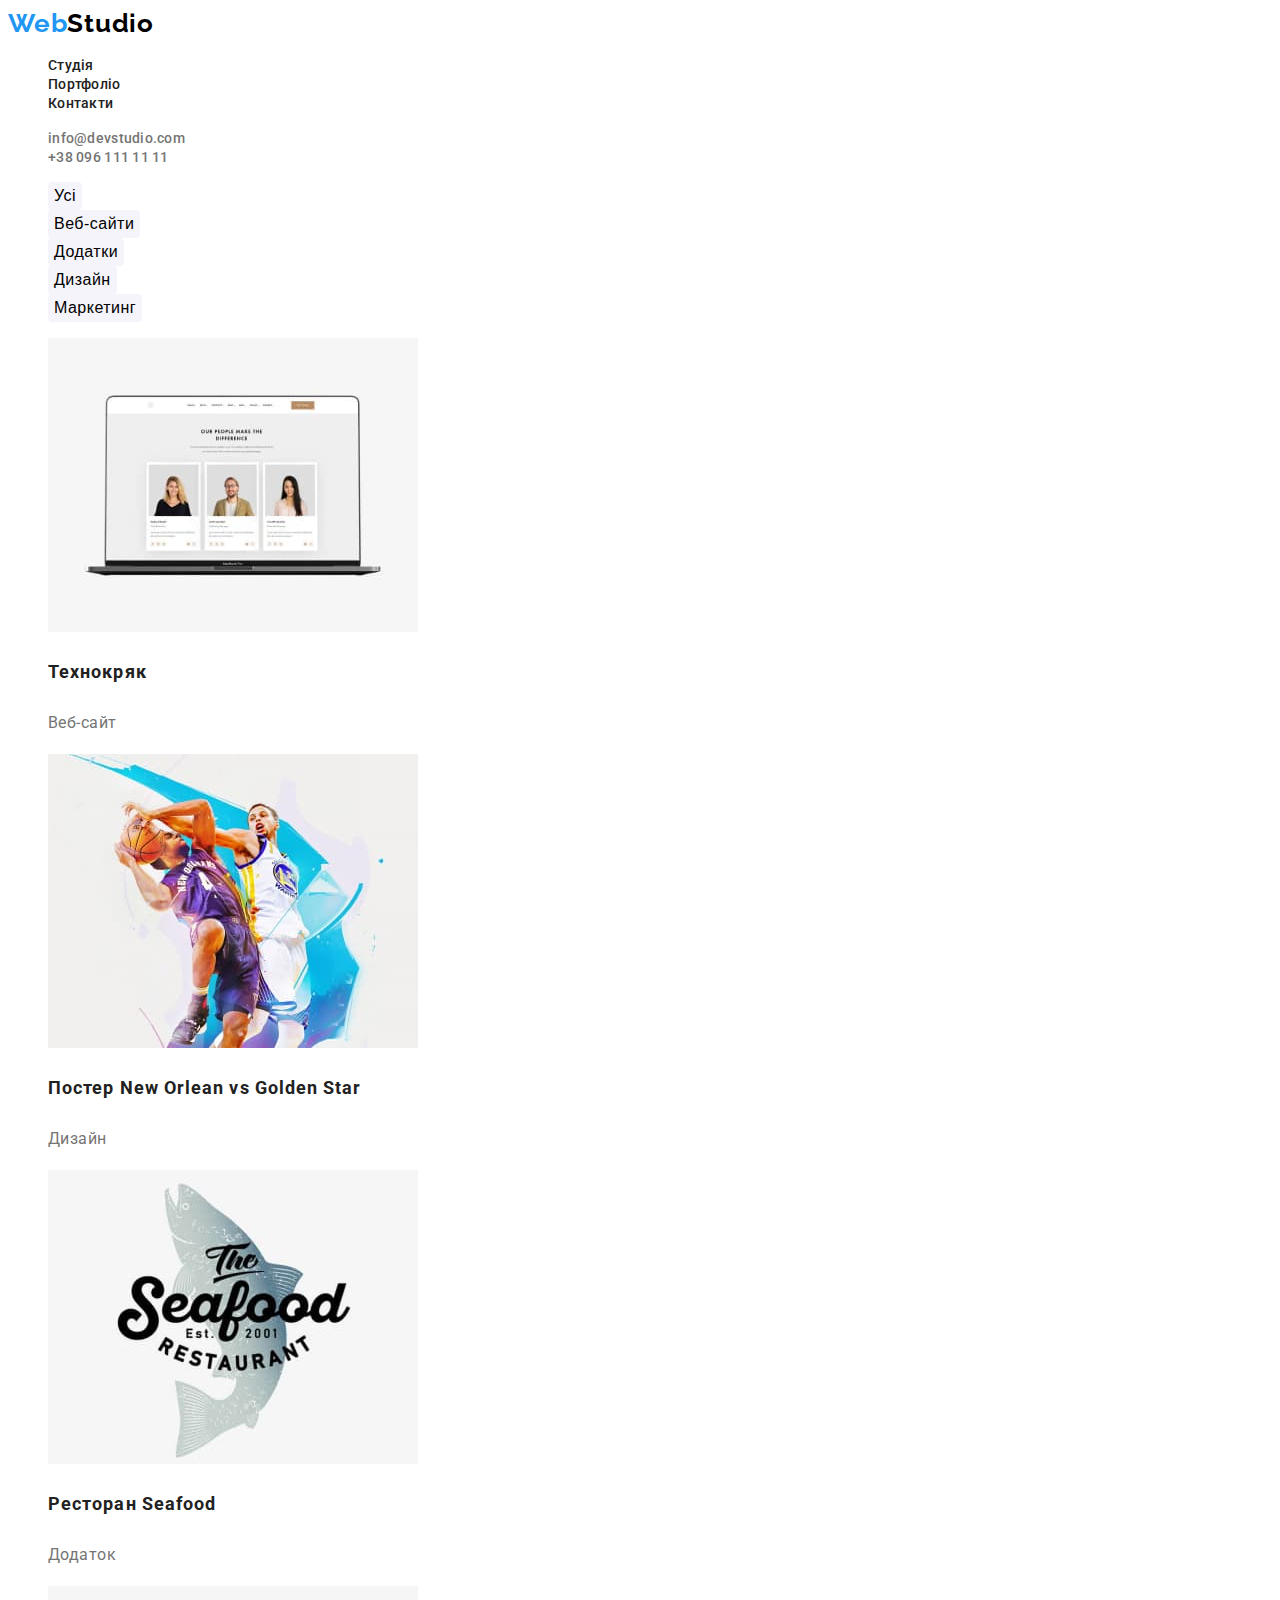
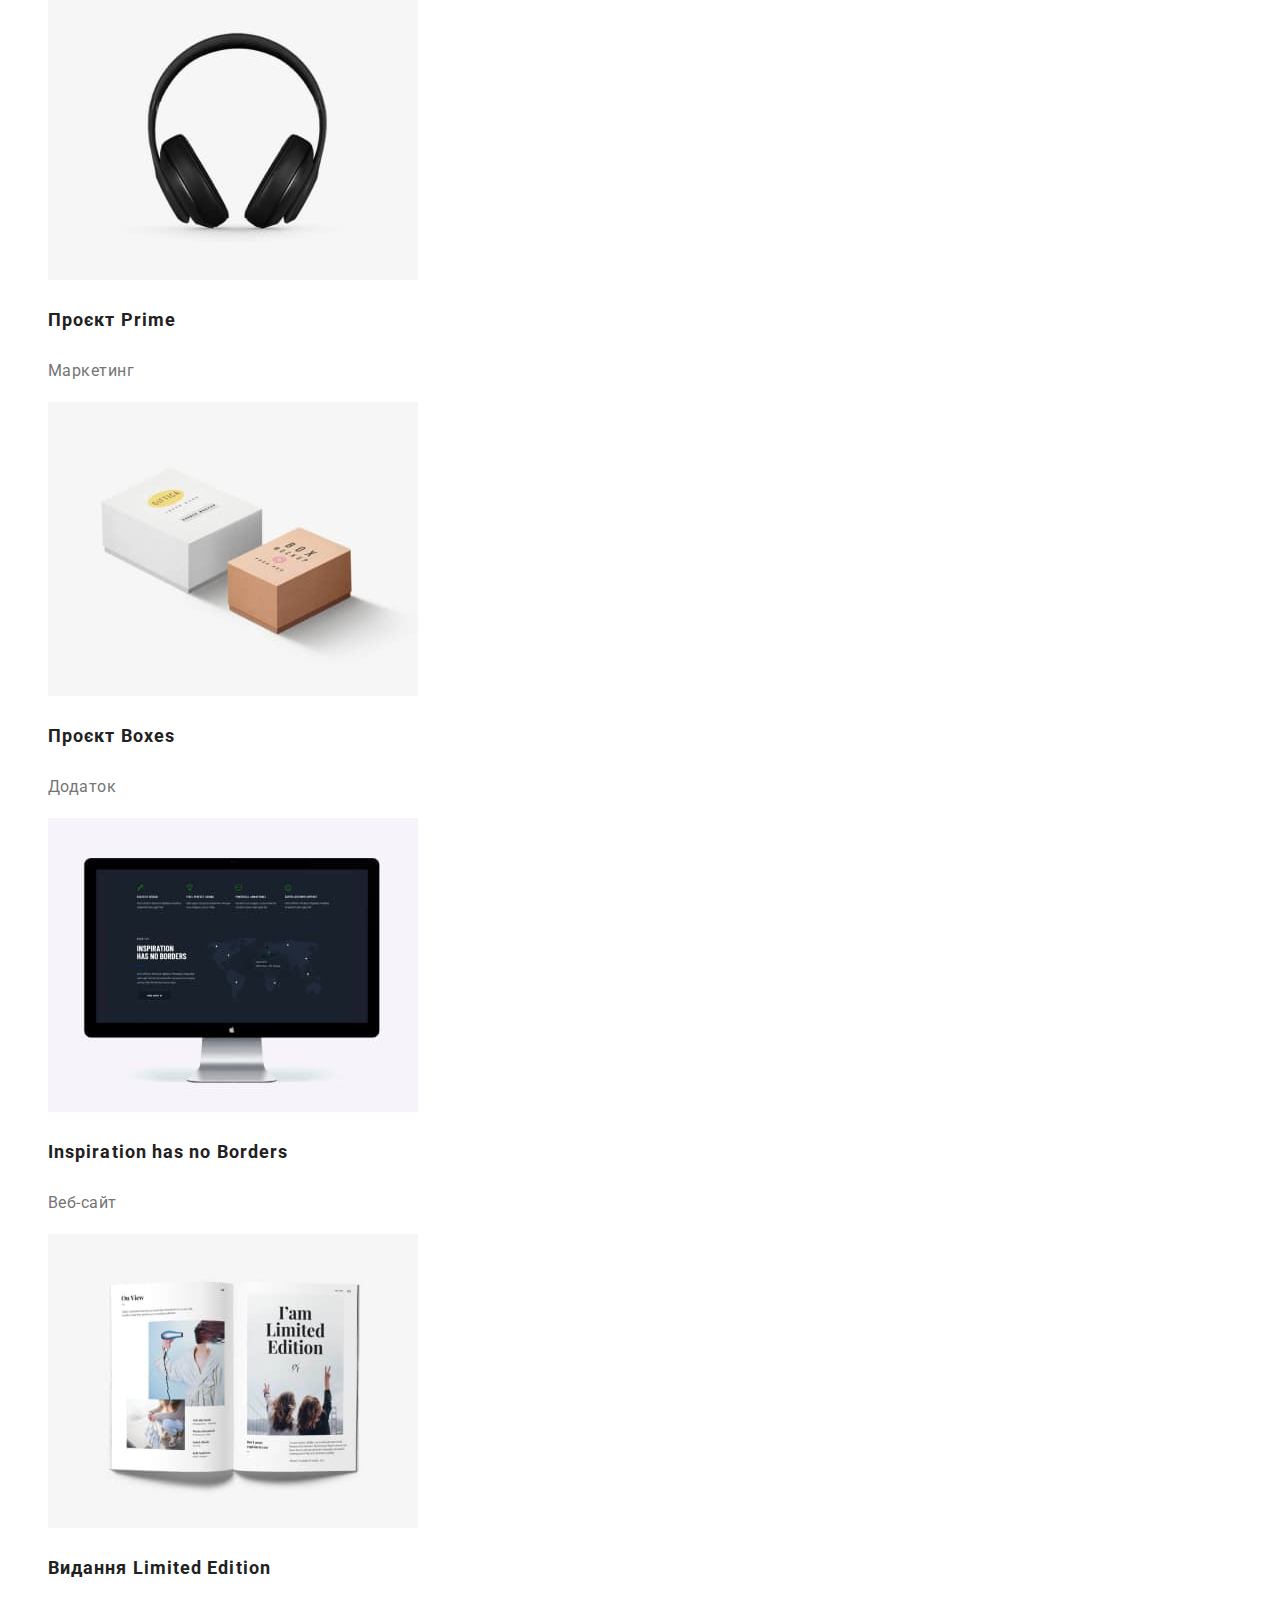
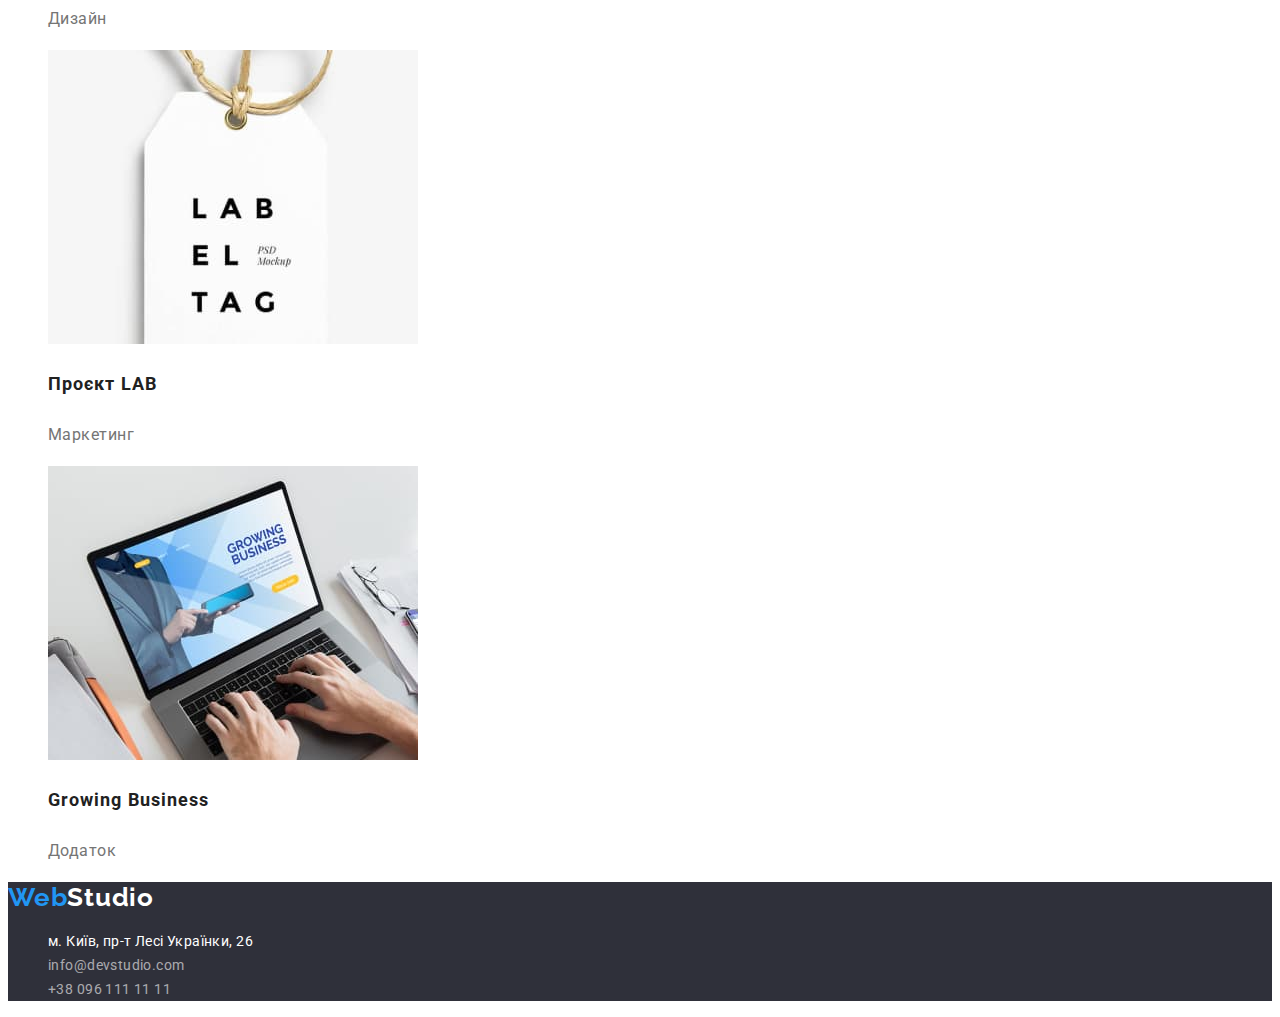
==== portfolio.html @ 0ee72982 "Initial commit" ====
<!DOCTYPE html>
<html lang="uk">

<head>
    <meta charset="UTF-8">
    <meta http-equiv="X-UA-Compatible" content="IE=edge">
    <meta name="viewport" content="width=device-width, initial-scale=1.0">
    <title>WebStudio</title>
    <link rel="preconnect" href="https://fonts.googleapis.com">
    <link rel="preconnect" href="https://fonts.gstatic.com" crossorigin>
    <link href="https://fonts.googleapis.com/css2?family=Raleway:wght@700&family=Roboto:wght@400;500;700;900&display=swap"
        rel="stylesheet">
    <link rel="stylesheet" href="./css/style.css">
</head>

<body>
    <header>
        <nav>
            <a href="/" class="logo-header"><span class="logo-accent">Web</span>Studio</a>
            <ul class="list">
                <li>
                    <a href="/" class="link nav">Студія</a>
                </li>
                <li>
                    <a href="./portfolio.html" class="link nav">Портфоліо</a>
                </li>
                <li>
                    <a href="" class="link nav">Контакти</a>
                </li>
            </ul>
        </nav>
        <ul class="list">
            <li>
                <a href="mailto:info@devstudio.com" class="link contact-header">info@devstudio.com</a>
            </li>
            <li>
                <a href="tel:+380961111111" class="link contact-header">+38 096 111 11 11</a>
            </li>
        </ul>
    </header>
    <main>
        <section>
            <h1 class="visually-hidden">Пример работ</h1>
        <ul class="list">
            <li>
                <button type="button" class="btn-filter">Усі</button>
            </li>
            <li>
                <button type="button" class="btn-filter">Веб-сайти</button>
            </li>
            <li>
                <button type="button" class="btn-filter">Додатки</button>
            </li>
            <li>
                <button type="button" class="btn-filter">Дизайн</button>
            </li>
            <li>
                <button type="button" class="btn-filter">Маркетинг</button>
            </li>
        </ul>
        
        <ul class="list">
            <li><a href="" class="link">
                <img src="./images/img-portfolio-01.jpg" alt="image portfolio works" width="370" height="294">
                <h3 class="title-portfolio">Технокряк</h3>
                <p class="text-portfolio">Веб-сайт</p>
                </a>
            </li>
            <li>
                <a href="" class="link">
                <img src="./images/img-portfolio-02.jpg" alt="image portfolio works" width="370" height="294">
                <h3 class="title-portfolio">Постер New Orlean vs Golden Star</h3>
                <p class="text-portfolio">Дизайн</p>
                </a>
            </li>
            <li>
                <a href="" class="link">
                <img src="./images/img-portfolio-03.jpg" alt="image portfolio works" width="370" height="294">
                <h3 class="title-portfolio">Ресторан Seafood</h3>
                <p class="text-portfolio">Додаток</p>
                </a>
            </li>
            <li>
                <a href="" class="link">
                <img src="./images/img-portfolio-04.jpg" alt="image portfolio works" width="370" height="294">
                <h3 class="title-portfolio">Проєкт Prime</h3>
                <p class="text-portfolio">Маркетинг</p>
                </a>
            </li>
            <li>
                <a href="" class="link">
                <img src="./images/img-portfolio-05.jpg" alt="image portfolio works" width="370" height="294">
                <h3 class="title-portfolio">Проєкт Boxes</h3>
                <p class="text-portfolio">Додаток</p>
                </a>
            </li>
            <li>
                <a href="" class="link">
                <img src="./images/img-portfolio-06.jpg" alt="image portfolio works" width="370" height="294">
                <h3 class="title-portfolio">Inspiration has no Borders</h3>
                <p class="text-portfolio">Веб-сайт</p>
                </a>
            </li>
            <li>
                <a href="" class="link">
                <img src="./images/img-portfolio-07.jpg" alt="image portfolio works" width="370" height="294">
                <h3 class="title-portfolio">Видання Limited Edition</h3>
                <p class="text-portfolio">Дизайн</p>
                </a>
            </li>
            <li>
                <a href="" class="link">
                <img src="./images/img-portfolio-08.jpg" alt="image portfolio works" width="370" height="294">
                <h3 class="title-portfolio">Проєкт LAB</h3>
                <p class="text-portfolio">Маркетинг</p>
                </a>
            </li>
            <li>
                <a href="" class="link">
                <img src="./images/img-portfolio-09.jpg" alt="image portfolio works" width="370" height="294">
                <h3 class="title-portfolio">Growing Business</h3>
                <p class="text-portfolio">Додаток</p>
                </a>
            </li>
        </ul>
        </section>
    </main>
    <footer>        
        <section class="footer">
            <h2 class="visually-hidden">Контакти</h2>
            <a href="/" class="logo-footer link"><span class="logo-accent">Web</span>Studio</a>
            <address>
                <ul class="list">
                    <li>
                        <a href="https://goo.gl/maps/sBiAi9W4DkCwo1gM6" target="_blank" rel="noopener noreferrer nofollow"
                            class="link footer-address">м. Київ, пр-т Лесі Українки, 26</a>
                    </li>
                    <li>
                        <a href="mailto:info@devstudio.com" class="link footer-contact">info@devstudio.com</a>
                    </li>
                    <li>
                        <a href="tel:+380961111111" class="link footer-contact">+38 096 111 11 11</a>
                    </li>
                </ul>
            </address>
        </section>
    </footer>

</body>

</html>
---- css/style.css ----
:root{
    --text-color-main: #212121;
    --color-accent: #2196F3;
    --text-color-secondary: #757575;
    --background-hero-footer: #2F303A;
    --text-color-third: #ffffff;
    --btn-filter-color: #F5F4FA;
    --color-btn-filter-accent: #ffffff;
}

body {
    font-family: "roboto", sans-serif;
    font-style: normal;
    background-color: #ffffff;
}

/* Главная страница */

.visually-hidden {
    position: absolute;
    white-space: nowrap;
    width: 1px;
    height: 1px;
    overflow: hidden;
    border: 0;
    padding: 0;
    clip: rect(0 0 0 0);
    clip-path: inset(50%);
    margin: -1px;
}

.list {
    list-style: none;
}

.link {
    text-decoration: none;
}

.logo-header {
    font-family: 'Raleway';
        font-style: normal;
        font-weight: 700;
        font-size: 26px;
        line-height: calc(31/26);
        letter-spacing: 0.03em;
        text-decoration: none;
        color: #000000;
        
}

.logo-accent {
    color: var(--color-accent);
}

.link.nav {
    font-family: 'Roboto';
        font-style: normal;
        font-weight: 500;
        font-size: 14px;
        line-height: calc(16/14);
        letter-spacing: 0.02em;
        color: var(--text-color-main)
}

.link.nav:hover,
.link.nav:focus {
    color: var(--color-accent);
}

.link.contact-header {
    font-family: 'Roboto';
        font-style: normal;
        font-weight: 500;
        font-size: 14px;
        line-height: 16px;
        letter-spacing: 0.02em;
    
        color: var(--text-color-secondary)
}

.link.contact-header:hover,
.link.contact-header:focus {
    color: var(--color-accent);
}

.hero {
    background-color: var(--background-hero-footer)
}

.hero-title {
    font-family: 'Roboto';
        font-style: normal;
        font-weight: 900;
        font-size: 44px;
        line-height: calc(60/44);
        text-align: center;
        letter-spacing: 0.06em;
        text-transform: uppercase;
    
        color: var(--text-color-third);
}

.hero-btn {
    background-color: var(--color-accent);
    border: 0;
    font-family: 'Roboto';
        font-style: normal;
        font-weight: 700;
        font-size: 16px;
        line-height: calc(30/16);
        text-align: center;
        letter-spacing: 0.06em;
    
        color: var(--text-color-third);

}

.advantage-title {
    font-family: 'Roboto';
        font-style: normal;
        font-weight: 700;
        font-size: 14px;
        line-height: calc(16/14);
        letter-spacing: 0.03em;
        text-transform: uppercase;
    
        color: var(--text-color-main);
}

.advantage-text {
    font-family: 'Roboto';
    font-style: normal;
    font-weight: 400;
    font-size: 14px;
    line-height: calc(24/14);
    letter-spacing: 0.03em;

    color: var(--text-color-secondary);
}

.section-title {
    font-family: 'Roboto';
    font-style: normal;
    font-weight: 700;
    font-size: 36px;
    line-height: calc(42/36);
    text-align: center;
    letter-spacing: 0.03em;

    color: var(--text-color-main);
}

.team-title {
    font-family: 'Roboto';
        font-style: normal;
        font-weight: 500;
        font-size: 16px;
        line-height: calc(19/16);
        text-align: center;
        letter-spacing: 0.03em;
    
        color: var(--text-color-main);
}

.team-text {
    font-family: 'Roboto';
        font-style: normal;
        font-weight: 400;
        font-size: 16px;
        line-height: calc(19/16);
        text-align: center;
        letter-spacing: 0.03em;
    
        color: var(--text-color-secondary);
}

.team {
    background-color: #F5F4FA;;
}

.team-card {
    background-color: #ffffff;
}

.logo-footer {
    font-family: 'Raleway';
        font-style: normal;
        font-weight: 700;
        font-size: 26px;
        line-height: 31px;
        letter-spacing: 0.03em;
    
        color: var(--text-color-third);
}

.footer {
    background-color: var(--background-hero-footer);
}

.link.footer-address {
    font-family: 'Roboto';
        font-style: normal;
        font-weight: 400;
        font-size: 14px;
        line-height: calc(24/14);
        letter-spacing: 0.03em;
    
        color: var(--text-color-third);
}

.link.footer-contact {
    font-family: 'Roboto';
        font-style: normal;
        font-weight: 400;
        font-size: 14px;
        line-height: calc(24/14);
        letter-spacing: 0.03em;
    
        color: rgba(255, 255, 255, 0.6);
}

.link.footer-contact:hover,
.link.footer-contact:focus {
    color: var(--color-accent);
}

.footer-address:hover,
.footer-address:focus {
    color: var(--color-accent);
}

/* Портофолио */

.btn-filter {
    background-color: var(--btn-filter-color);
    border-radius: 4px;
    border: 0;
        font-weight: 500;
        font-size: 16px;
        line-height: calc(26/16);
        text-align: center;
        letter-spacing: 0.03em;
}

.btn-filter:hover,
.btn-filter:focus {
    background-color: var(--color-accent);
    color: var(--color-btn-filter-accent)
}

.title-portfolio {
        font-weight: 700;
        font-size: 18px;
        line-height: calc(36/18);
        letter-spacing: 0.06em;
        color: var(--text-color-main);
}

.text-portfolio {

        font-size: 16px;
        line-height: calc(30/16);
        letter-spacing: 0.03em;
        color: var(--text-color-secondary);
}
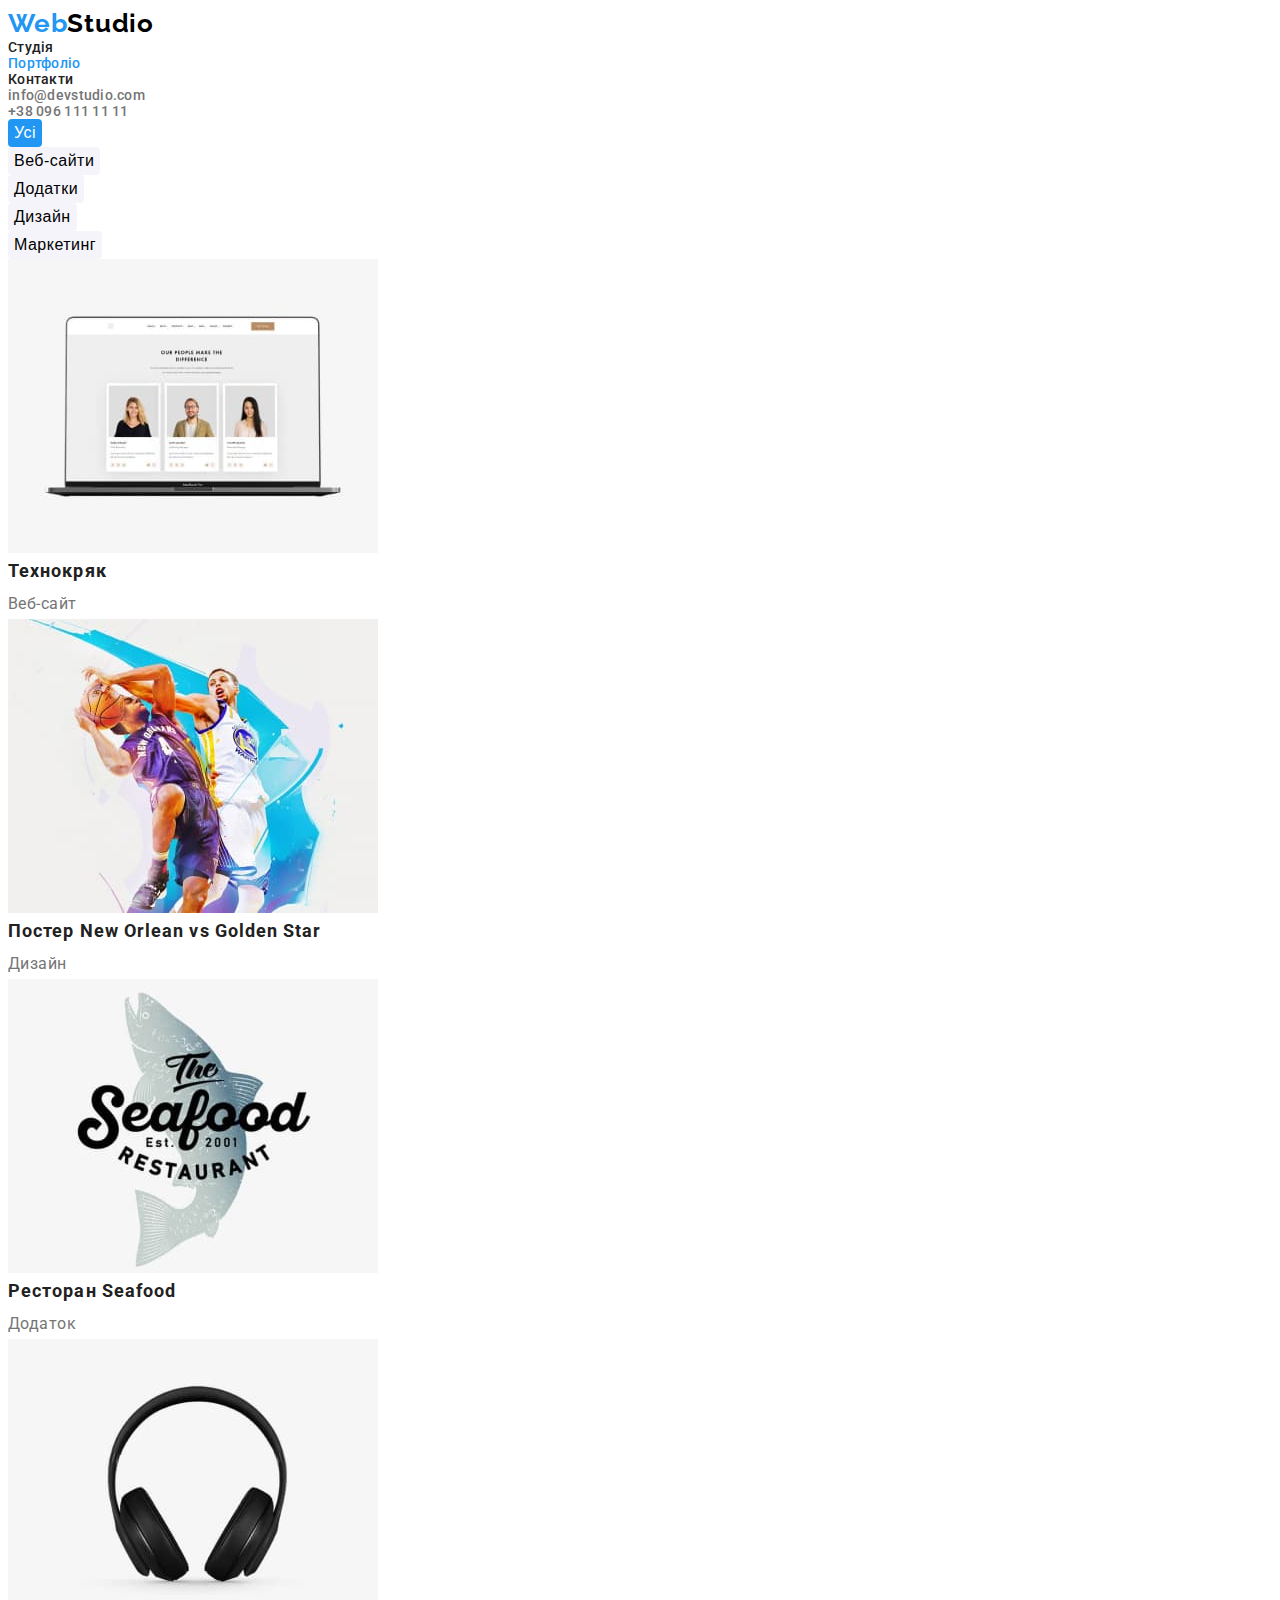
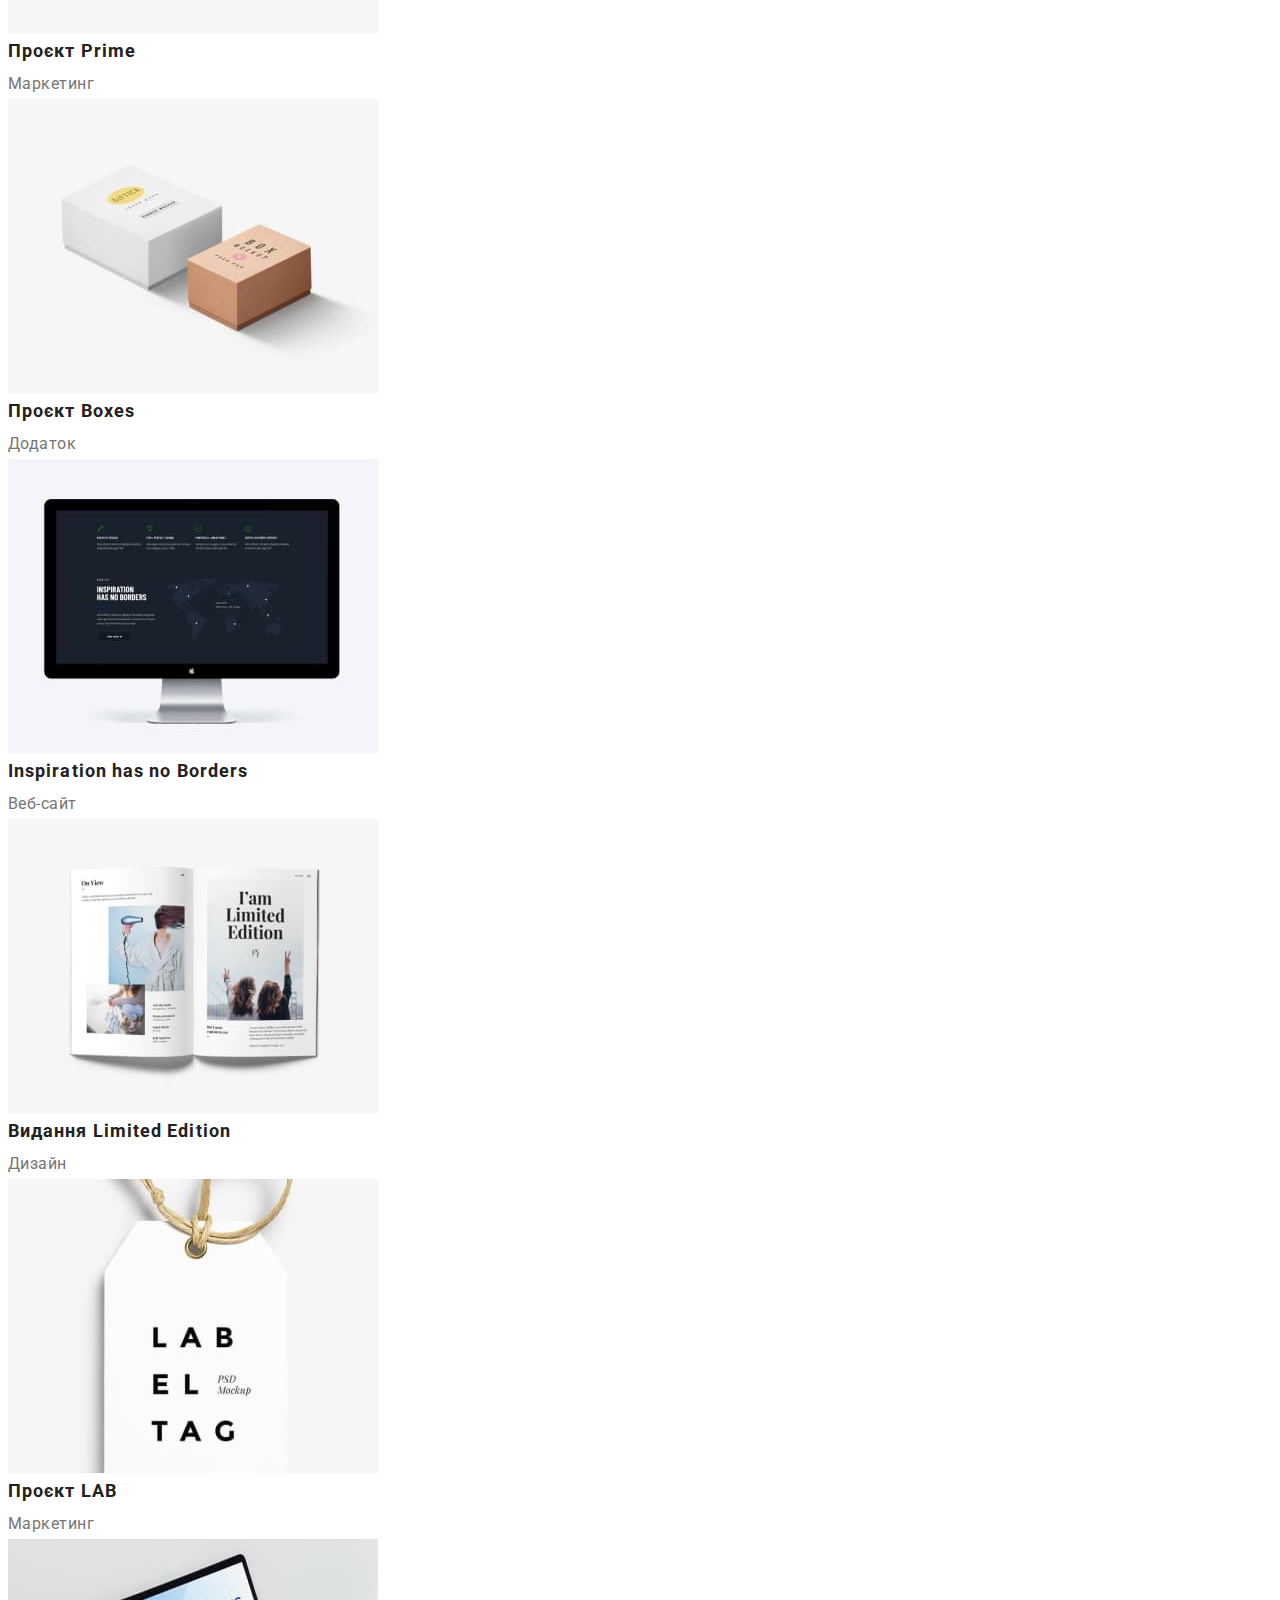
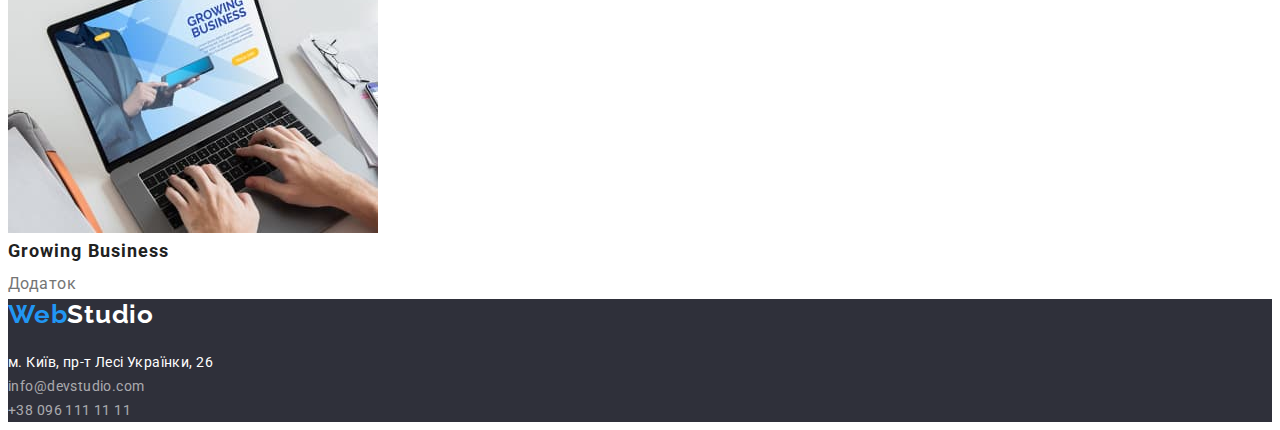
==== commit 98eed48b: "CSS marging, padding" ====
--- a/portfolio.html
+++ b/portfolio.html
@@ -6,6 +6,9 @@
     <meta http-equiv="X-UA-Compatible" content="IE=edge">
     <meta name="viewport" content="width=device-width, initial-scale=1.0">
     <title>WebStudio</title>
+    <link rel="stylesheet" href="https://cdnjs.cloudflare.com/ajax/libs/modern-normalize/1.1.0/modern-normalize.min.css"
+        integrity="sha512-wpPYUAdjBVSE4KJnH1VR1HeZfpl1ub8YT/NKx4PuQ5NmX2tKuGu6U/JRp5y+Y8XG2tV+wKQpNHVUX03MfMFn9Q=="
+        crossorigin="anonymous" referrerpolicy="no-referrer" />
     <link rel="preconnect" href="https://fonts.googleapis.com">
     <link rel="preconnect" href="https://fonts.gstatic.com" crossorigin>
     <link href="https://fonts.googleapis.com/css2?family=Raleway:wght@700&family=Roboto:wght@400;500;700;900&display=swap"
@@ -22,7 +25,7 @@
                     <a href="/" class="link nav">Студія</a>
                 </li>
                 <li>
-                    <a href="./portfolio.html" class="link nav">Портфоліо</a>
+                    <a href="./portfolio.html" class="link nav current">Портфоліо</a>
                 </li>
                 <li>
                     <a href="" class="link nav">Контакти</a>
@@ -43,7 +46,7 @@
             <h1 class="visually-hidden">Пример работ</h1>
         <ul class="list">
             <li>
-                <button type="button" class="btn-filter">Усі</button>
+                <button type="button" class="btn-filter current">Усі</button>
             </li>
             <li>
                 <button type="button" class="btn-filter">Веб-сайти</button>
--- a/css/style.css
+++ b/css/style.css
@@ -6,12 +6,39 @@
     --text-color-third: #ffffff;
     --btn-filter-color: #F5F4FA;
     --color-btn-filter-accent: #ffffff;
+    --hero-btn-active-color: #188CE8;
 }
 
 body {
     font-family: "roboto", sans-serif;
     font-style: normal;
+    font-size: 14px;
     background-color: #ffffff;
+}
+
+
+h1,h2,h3,h4,h5,h6,p {
+    margin: 0;
+}
+
+
+img {
+    display: block;
+}
+
+.list {
+    padding: 0px;
+    margin: 0px;
+    list-style: none;
+}
+
+.container {
+    width: 1200px;
+    outline: solid tomato;
+    margin-left: auto;
+    margin-right: auto;
+    padding-left: 15px;
+    padding-right: 15px;
 }
 
 /* Главная страница */
@@ -29,16 +56,14 @@
     margin: -1px;
 }
 
-.list {
-    list-style: none;
-}
 
 .link {
     text-decoration: none;
 }
 
 .logo-header {
-    font-family: 'Raleway';
+    display: inline-block;
+    font-family: 'Raleway', sans-serif;
         font-style: normal;
         font-weight: 700;
         font-size: 26px;
@@ -54,26 +79,24 @@
 }
 
 .link.nav {
-    font-family: 'Roboto';
-        font-style: normal;
-        font-weight: 500;
-        font-size: 14px;
+        font-weight: 500;
         line-height: calc(16/14);
         letter-spacing: 0.02em;
         color: var(--text-color-main)
 }
 
+.nav.current {
+    color: var(--color-accent);
+}
+
 .link.nav:hover,
 .link.nav:focus {
     color: var(--color-accent);
 }
 
 .link.contact-header {
-    font-family: 'Roboto';
-        font-style: normal;
-        font-weight: 500;
-        font-size: 14px;
-        line-height: 16px;
+        font-weight: 500;
+        line-height: calc(16/14);
         letter-spacing: 0.02em;
     
         color: var(--text-color-secondary)
@@ -85,18 +108,21 @@
 }
 
 .hero {
+    text-align: center;
     background-color: var(--background-hero-footer)
 }
 
 .hero-title {
-    font-family: 'Roboto';
-        font-style: normal;
         font-weight: 900;
         font-size: 44px;
         line-height: calc(60/44);
         text-align: center;
         letter-spacing: 0.06em;
         text-transform: uppercase;
+        width: 696px;
+        margin-left: auto;
+        margin-right: auto;
+        margin-bottom: 30px;
     
         color: var(--text-color-third);
 }
@@ -104,69 +130,69 @@
 .hero-btn {
     background-color: var(--color-accent);
     border: 0;
-    font-family: 'Roboto';
-        font-style: normal;
         font-weight: 700;
         font-size: 16px;
         line-height: calc(30/16);
         text-align: center;
         letter-spacing: 0.06em;
-    
-        color: var(--text-color-third);
-
-}
+        padding: 10px 32px;
+        border-radius: 4px;
+        min-width: 217px;
+        
+    
+        color: var(--text-color-third);
+}
+
+.hero-btn:hover,
+.hero-btn:focus{
+    cursor: pointer;
+    background-color: var(--hero-btn-active-color);
+}
+
+
 
 .advantage-title {
-    font-family: 'Roboto';
-        font-style: normal;
         font-weight: 700;
         font-size: 14px;
         line-height: calc(16/14);
         letter-spacing: 0.03em;
         text-transform: uppercase;
+        margin-bottom: 10px;
     
         color: var(--text-color-main);
 }
 
 .advantage-text {
-    font-family: 'Roboto';
-    font-style: normal;
-    font-weight: 400;
-    font-size: 14px;
     line-height: calc(24/14);
     letter-spacing: 0.03em;
+    width: 270px;
 
     color: var(--text-color-secondary);
 }
 
 .section-title {
-    font-family: 'Roboto';
-    font-style: normal;
     font-weight: 700;
     font-size: 36px;
     line-height: calc(42/36);
     text-align: center;
     letter-spacing: 0.03em;
+    margin-bottom: 50px;
 
     color: var(--text-color-main);
 }
 
 .team-title {
-    font-family: 'Roboto';
-        font-style: normal;
         font-weight: 500;
         font-size: 16px;
         line-height: calc(19/16);
         text-align: center;
         letter-spacing: 0.03em;
+        margin-bottom: 10px;
     
         color: var(--text-color-main);
 }
 
 .team-text {
-    font-family: 'Roboto';
-        font-style: normal;
-        font-weight: 400;
         font-size: 16px;
         line-height: calc(19/16);
         text-align: center;
@@ -184,12 +210,13 @@
 }
 
 .logo-footer {
-    font-family: 'Raleway';
-        font-style: normal;
+    display: inline-block;
+    font-family: 'Raleway', sans-serif;
         font-weight: 700;
         font-size: 26px;
         line-height: 31px;
         letter-spacing: 0.03em;
+        margin-bottom: 20px;
     
         color: var(--text-color-third);
 }
@@ -199,25 +226,25 @@
 }
 
 .link.footer-address {
-    font-family: 'Roboto';
         font-style: normal;
-        font-weight: 400;
-        font-size: 14px;
         line-height: calc(24/14);
         letter-spacing: 0.03em;
+        margin-bottom: 9px;
     
         color: var(--text-color-third);
 }
 
 .link.footer-contact {
-    font-family: 'Roboto';
         font-style: normal;
-        font-weight: 400;
-        font-size: 14px;
         line-height: calc(24/14);
         letter-spacing: 0.03em;
     
         color: rgba(255, 255, 255, 0.6);
+        margin-bottom: 9px;
+}
+
+[footer-contact*="096"] {
+    margin-bottom: 0px;
 }
 
 .link.footer-contact:hover,
@@ -241,6 +268,12 @@
         line-height: calc(26/16);
         text-align: center;
         letter-spacing: 0.03em;
+        cursor: pointer;
+}
+
+.btn-filter.current {
+    background-color: var(--color-accent);
+    color: var(--color-btn-filter-accent);
 }
 
 .btn-filter:hover,
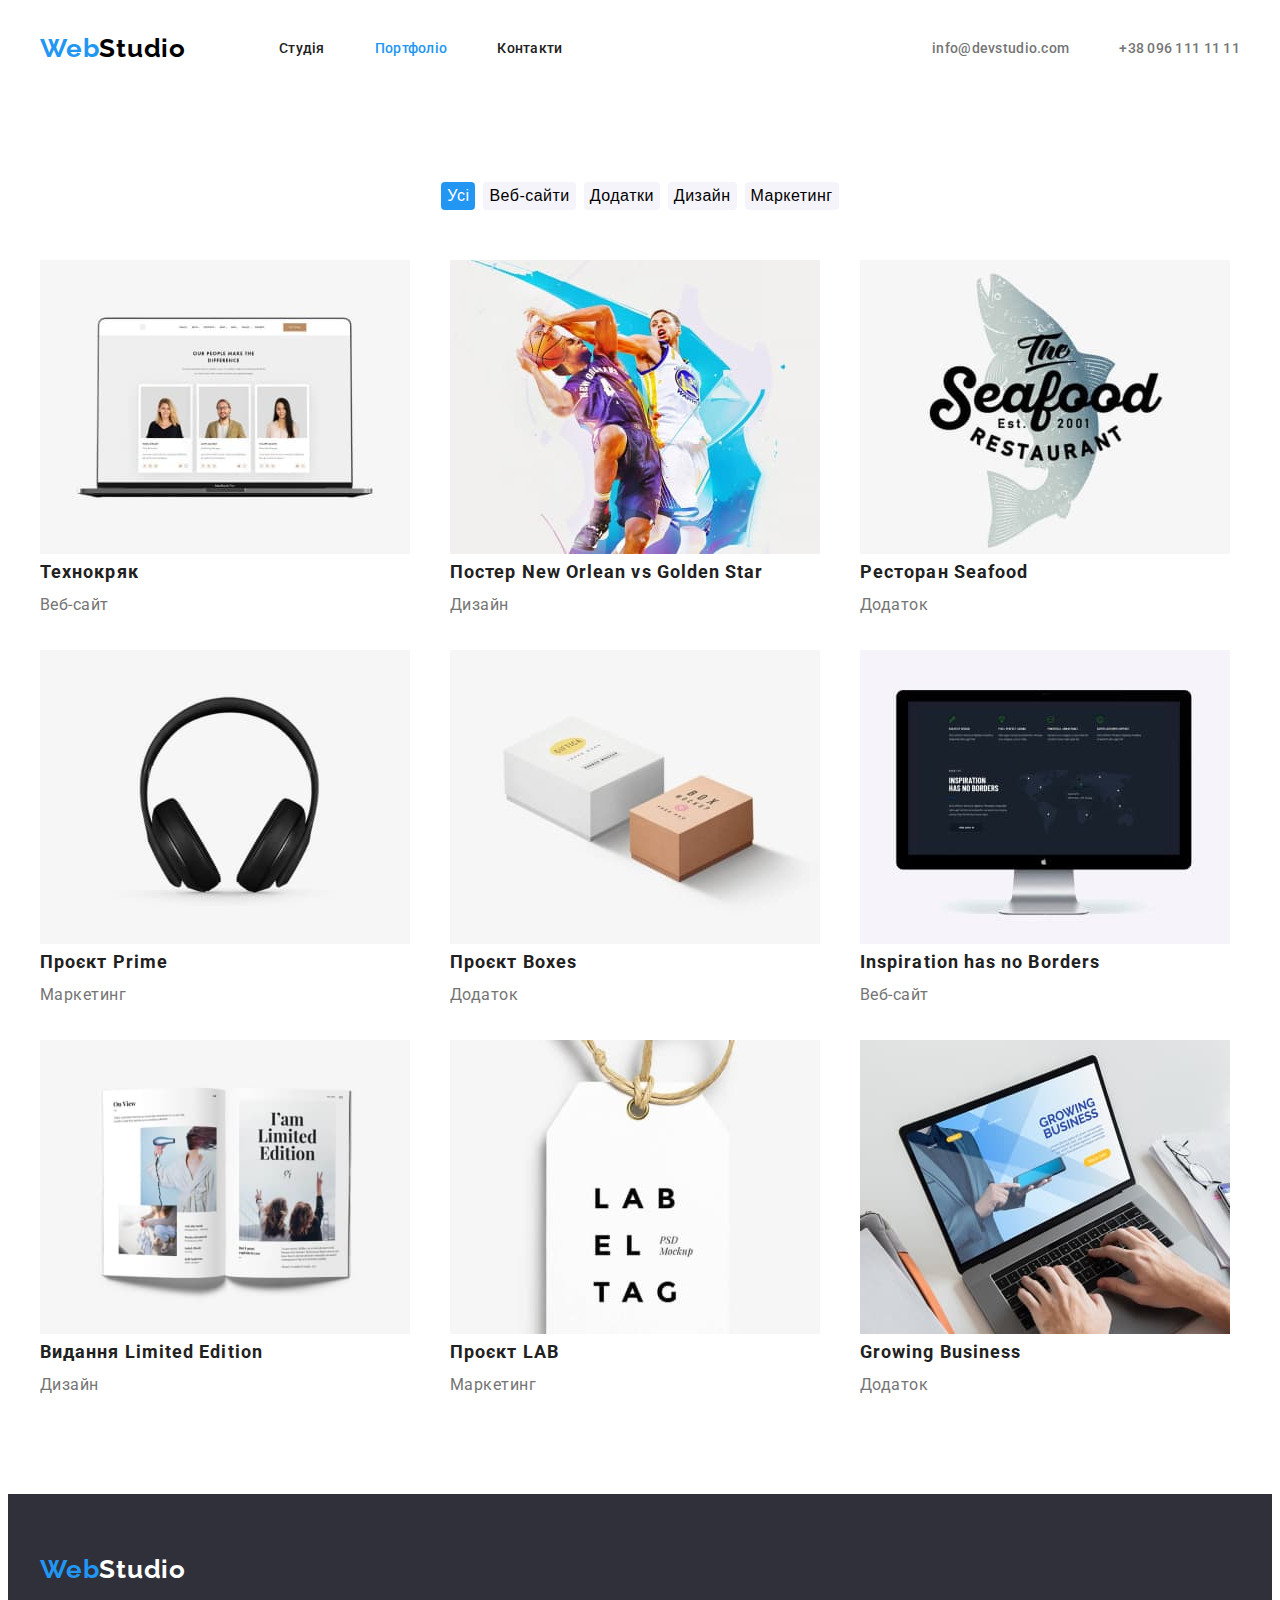
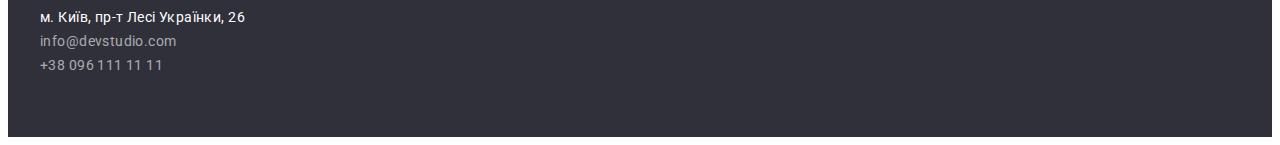
==== commit 22da3b14: "CSS Portfolio-flex" ====
--- a/portfolio.html
+++ b/portfolio.html
@@ -1,6 +1,5 @@
 <!DOCTYPE html>
 <html lang="uk">
-
 <head>
     <meta charset="UTF-8">
     <meta http-equiv="X-UA-Compatible" content="IE=edge">
@@ -14,138 +13,148 @@
     <link href="https://fonts.googleapis.com/css2?family=Raleway:wght@700&family=Roboto:wght@400;500;700;900&display=swap"
         rel="stylesheet">
     <link rel="stylesheet" href="./css/style.css">
+
 </head>
 
 <body>
     <header>
-        <nav>
-            <a href="/" class="logo-header"><span class="logo-accent">Web</span>Studio</a>
-            <ul class="list">
-                <li>
-                    <a href="/" class="link nav">Студія</a>
-                </li>
-                <li>
-                    <a href="./portfolio.html" class="link nav current">Портфоліо</a>
-                </li>
-                <li>
-                    <a href="" class="link nav">Контакти</a>
-                </li>
-            </ul>
-        </nav>
-        <ul class="list">
-            <li>
-                <a href="mailto:info@devstudio.com" class="link contact-header">info@devstudio.com</a>
-            </li>
-            <li>
-                <a href="tel:+380961111111" class="link contact-header">+38 096 111 11 11</a>
-            </li>
-        </ul>
+        <div class="container">
+            <div class="nav-container">
+                <nav class="nav-header">
+                    <a href="/" class="logo-header"><span class="logo-accent">Web</span>Studio</a>
+                    <ul class="site-nav list">
+                        <li class="nav-link">
+                            <a href="/" class="link nav">Студія</a>
+                        </li>
+                        <li class="nav-link">
+                            <a href="./portfolio.html" class="link nav current">Портфоліо</a>
+                        </li>
+                        <li class="nav-link">
+                            <a href="" class="link nav">Контакти</a>
+                        </li>
+                    </ul>
+                </nav>
+                <ul class="header-contact list">
+                    <li class="nav-link">
+                        <a href="mailto:info@devstudio.com" class="link contact-header">info@devstudio.com</a>
+                    </li>
+                    <li class="nav-link">
+                        <a href="tel:+380961111111" class="link contact-header">+38 096 111 11 11</a>
+                    </li>
+                </ul>
+            </div>
+        </div>
     </header>
     <main>
         <section>
-            <h1 class="visually-hidden">Пример работ</h1>
-        <ul class="list">
-            <li>
-                <button type="button" class="btn-filter current">Усі</button>
-            </li>
-            <li>
-                <button type="button" class="btn-filter">Веб-сайти</button>
-            </li>
-            <li>
-                <button type="button" class="btn-filter">Додатки</button>
-            </li>
-            <li>
-                <button type="button" class="btn-filter">Дизайн</button>
-            </li>
-            <li>
-                <button type="button" class="btn-filter">Маркетинг</button>
-            </li>
-        </ul>
-        
-        <ul class="list">
-            <li><a href="" class="link">
-                <img src="./images/img-portfolio-01.jpg" alt="image portfolio works" width="370" height="294">
-                <h3 class="title-portfolio">Технокряк</h3>
-                <p class="text-portfolio">Веб-сайт</p>
-                </a>
-            </li>
-            <li>
-                <a href="" class="link">
-                <img src="./images/img-portfolio-02.jpg" alt="image portfolio works" width="370" height="294">
-                <h3 class="title-portfolio">Постер New Orlean vs Golden Star</h3>
-                <p class="text-portfolio">Дизайн</p>
-                </a>
-            </li>
-            <li>
-                <a href="" class="link">
-                <img src="./images/img-portfolio-03.jpg" alt="image portfolio works" width="370" height="294">
-                <h3 class="title-portfolio">Ресторан Seafood</h3>
-                <p class="text-portfolio">Додаток</p>
-                </a>
-            </li>
-            <li>
-                <a href="" class="link">
-                <img src="./images/img-portfolio-04.jpg" alt="image portfolio works" width="370" height="294">
-                <h3 class="title-portfolio">Проєкт Prime</h3>
-                <p class="text-portfolio">Маркетинг</p>
-                </a>
-            </li>
-            <li>
-                <a href="" class="link">
-                <img src="./images/img-portfolio-05.jpg" alt="image portfolio works" width="370" height="294">
-                <h3 class="title-portfolio">Проєкт Boxes</h3>
-                <p class="text-portfolio">Додаток</p>
-                </a>
-            </li>
-            <li>
-                <a href="" class="link">
-                <img src="./images/img-portfolio-06.jpg" alt="image portfolio works" width="370" height="294">
-                <h3 class="title-portfolio">Inspiration has no Borders</h3>
-                <p class="text-portfolio">Веб-сайт</p>
-                </a>
-            </li>
-            <li>
-                <a href="" class="link">
-                <img src="./images/img-portfolio-07.jpg" alt="image portfolio works" width="370" height="294">
-                <h3 class="title-portfolio">Видання Limited Edition</h3>
-                <p class="text-portfolio">Дизайн</p>
-                </a>
-            </li>
-            <li>
-                <a href="" class="link">
-                <img src="./images/img-portfolio-08.jpg" alt="image portfolio works" width="370" height="294">
-                <h3 class="title-portfolio">Проєкт LAB</h3>
-                <p class="text-portfolio">Маркетинг</p>
-                </a>
-            </li>
-            <li>
-                <a href="" class="link">
-                <img src="./images/img-portfolio-09.jpg" alt="image portfolio works" width="370" height="294">
-                <h3 class="title-portfolio">Growing Business</h3>
-                <p class="text-portfolio">Додаток</p>
-                </a>
-            </li>
-        </ul>
+            <div class="gallery-container container">
+                <h1 class="visually-hidden">Пример работ</h1>
+                    <ul class="btn-container list">
+                        <li class="item">
+                            <button type="button" class="btn-filter current">Усі</button>
+                        </li>
+                        <li class="item">
+                            <button type="button" class="btn-filter">Веб-сайти</button>
+                        </li>
+                        <li class="item">
+                            <button type="button" class="btn-filter">Додатки</button>
+                        </li>
+                        <li class="item">
+                            <button type="button" class="btn-filter">Дизайн</button>
+                        </li>
+                        <li class="item">
+                            <button type="button" class="btn-filter">Маркетинг</button>
+                        </li>
+                    </ul>
+                    
+                <ul class="card-set list">
+                <li class="card-set-item"><a href="" class="link">
+                    <img src="./images/img-portfolio-01.jpg" alt="image portfolio works" width="370" height="294">
+                    <h3 class="title-portfolio">Технокряк</h3>
+                    <p class="text-portfolio">Веб-сайт</p>
+                    </a>
+                </li>
+                <li class="card-set-item">
+                    <a href="" class="link">
+                    <img src="./images/img-portfolio-02.jpg" alt="image portfolio works" width="370" height="294">
+                    <h3 class="title-portfolio">Постер New Orlean vs Golden Star</h3>
+                    <p class="text-portfolio">Дизайн</p>
+                    </a>
+                </li>
+                <li class="card-set-item">
+                    <a href="" class="link">
+                    <img src="./images/img-portfolio-03.jpg" alt="image portfolio works" width="370" height="294">
+                    <h3 class="title-portfolio">Ресторан Seafood</h3>
+                    <p class="text-portfolio">Додаток</p>
+                    </a>
+                </li>
+                <li class="card-set-item">
+                    <a href="" class="link">
+                    <img src="./images/img-portfolio-04.jpg" alt="image portfolio works" width="370" height="294">
+                    <h3 class="title-portfolio">Проєкт Prime</h3>
+                    <p class="text-portfolio">Маркетинг</p>
+                    </a>
+                </li>
+                <li class="card-set-item">
+                    <a href="" class="link">
+                    <img src="./images/img-portfolio-05.jpg" alt="image portfolio works" width="370" height="294">
+                    <h3 class="title-portfolio">Проєкт Boxes</h3>
+                    <p class="text-portfolio">Додаток</p>
+                    </a>
+                </li>
+                <li class="card-set-item">
+                    <a href="" class="link">
+                    <img src="./images/img-portfolio-06.jpg" alt="image portfolio works" width="370" height="294">
+                    <h3 class="title-portfolio">Inspiration has no Borders</h3>
+                    <p class="text-portfolio">Веб-сайт</p>
+                    </a>
+                </li>
+                <li class="card-set-item">
+                    <a href="" class="link">
+                    <img src="./images/img-portfolio-07.jpg" alt="image portfolio works" width="370" height="294">
+                    <h3 class="title-portfolio">Видання Limited Edition</h3>
+                    <p class="text-portfolio">Дизайн</p>
+                    </a>
+                </li>
+                <li class="card-set-item">
+                    <a href="" class="link">
+                    <img src="./images/img-portfolio-08.jpg" alt="image portfolio works" width="370" height="294">
+                    <h3 class="title-portfolio">Проєкт LAB</h3>
+                    <p class="text-portfolio">Маркетинг</p>
+                    </a>
+                </li>
+                <li class="card-set-item">
+                    <a href="" class="link">
+                    <img src="./images/img-portfolio-09.jpg" alt="image portfolio works" width="370" height="294">
+                    <h3 class="title-portfolio">Growing Business</h3>
+                    <p class="text-portfolio">Додаток</p>
+                    </a>
+                </li>
+                </ul>
+            </div>
         </section>
     </main>
-    <footer>        
+    <footer>
         <section class="footer">
-            <h2 class="visually-hidden">Контакти</h2>
-            <a href="/" class="logo-footer link"><span class="logo-accent">Web</span>Studio</a>
-            <address>
-                <ul class="list">
-                    <li>
-                        <a href="https://goo.gl/maps/sBiAi9W4DkCwo1gM6" target="_blank" rel="noopener noreferrer nofollow"
-                            class="link footer-address">м. Київ, пр-т Лесі Українки, 26</a>
-                    </li>
-                    <li>
-                        <a href="mailto:info@devstudio.com" class="link footer-contact">info@devstudio.com</a>
-                    </li>
-                    <li>
-                        <a href="tel:+380961111111" class="link footer-contact">+38 096 111 11 11</a>
-                    </li>
-                </ul>
-            </address>
+            <div class="container">
+                <h2 class="visually-hidden">Контакти</h2>
+                <a href="/" class="logo-footer link"><span class="logo-accent">Web</span>Studio</a>
+                <address>
+                    <ul class="list">
+                        <li>
+                            <a href="https://goo.gl/maps/sBiAi9W4DkCwo1gM6" target="_blank"
+                                rel="noopener noreferrer nofollow" class="link footer-address">м. Київ, пр-т Лесі Українки,
+                                26</a>
+                        </li>
+                        <li>
+                            <a href="mailto:info@devstudio.com" class="link footer-contact">info@devstudio.com</a>
+                        </li>
+                        <li>
+                            <a href="tel:+380961111111" class="link footer-contact">+38 096 111 11 11</a>
+                        </li>
+                    </ul>
+                </address>
+            </div>
         </section>
     </footer>
 
--- a/css/style.css
+++ b/css/style.css
@@ -7,7 +7,10 @@
     --btn-filter-color: #F5F4FA;
     --color-btn-filter-accent: #ffffff;
     --hero-btn-active-color: #188CE8;
-}
+    --indent: 30px;
+    --items: 3;
+}
+
 
 body {
     font-family: "roboto", sans-serif;
@@ -18,13 +21,14 @@
 
 
 h1,h2,h3,h4,h5,h6,p {
-    margin: 0;
+    margin: 0px;
 }
 
 
 img {
     display: block;
 }
+
 
 .list {
     padding: 0px;
@@ -34,14 +38,11 @@
 
 .container {
     width: 1200px;
-    outline: solid tomato;
     margin-left: auto;
     margin-right: auto;
     padding-left: 15px;
     padding-right: 15px;
 }
-
-/* Главная страница */
 
 .visually-hidden {
     position: absolute;
@@ -56,6 +57,23 @@
     margin: -1px;
 }
 
+.card-set {
+    display: flex;
+    flex-wrap: wrap;
+    gap: var(--indent);
+}
+
+.card-set-item {
+    flex-basis: calc((100% - var(--indent) * (var(--items) - 1)) / (var(--items)));
+}
+
+/* Главная страница */
+
+
+.nav-container {
+    display: flex;
+    align-items: center;
+}
 
 .link {
     text-decoration: none;
@@ -74,6 +92,28 @@
         
 }
 
+.nav-header {
+    display: flex;
+    align-items: center;
+}
+
+.site-nav.list {
+    display: flex;
+    margin-left: 93px;
+    gap: 50px;
+}
+
+.nav-link {
+    display: block;
+    padding: 32px 0px;
+}
+
+.header-contact {
+    display: flex;
+    margin-left: auto;
+    gap: 50px;
+}
+
 .logo-accent {
     color: var(--color-accent);
 }
@@ -106,6 +146,10 @@
 .link.contact-header:focus {
     color: var(--color-accent);
 }
+
+
+
+/*--------Hero--------*/
 
 .hero {
     text-align: center;
@@ -150,6 +194,15 @@
 }
 
 
+/*-------Advantage----------*/
+
+
+
+.list.advantage {
+    display: flex;
+    padding: 94px 0px;
+    gap: 30px;
+}
 
 .advantage-title {
         font-weight: 700;
@@ -169,6 +222,7 @@
 
     color: var(--text-color-secondary);
 }
+
 
 .section-title {
     font-weight: 700;
@@ -181,6 +235,31 @@
     color: var(--text-color-main);
 }
 
+.work-list {
+    display: flex;
+}
+
+.work-list .item:not(:last-child) {
+    margin-right: 30px;
+}
+
+.work-container {
+    margin-bottom: 94px;
+}
+
+
+/*--------Team--------*/
+
+.team {
+    padding-bottom: 94px;
+    padding-top: 94px;
+}
+
+.team-list {
+    display: flex;
+    gap: 30px;
+}
+
 .team-title {
         font-weight: 500;
         font-size: 16px;
@@ -188,6 +267,7 @@
         text-align: center;
         letter-spacing: 0.03em;
         margin-bottom: 10px;
+        margin-top: 30px;
     
         color: var(--text-color-main);
 }
@@ -201,11 +281,19 @@
         color: var(--text-color-secondary);
 }
 
+.pre-team {
+    padding-bottom: 30px;
+}
+
 .team {
-    background-color: #F5F4FA;;
+    background-color: #F5F4FA;
+    
 }
 
 .team-card {
+    box-shadow: 0px 1px 3px rgba(0, 0, 0, 0.12), 
+    0px 1px 1px rgba(0, 0, 0, 0.14), 0px 2px 1px rgba(0, 0, 0, 0.2);
+    border-radius: 0px 0px 4px 4px;
     background-color: #ffffff;
 }
 
@@ -222,6 +310,8 @@
 }
 
 .footer {
+    padding-top: 60px;
+    padding-bottom: 60px;
     background-color: var(--background-hero-footer);
 }
 
@@ -257,10 +347,22 @@
     color: var(--color-accent);
 }
 
-/* Портофолио */
+/*---------Portfolio---------*/
+
+.gallery-container {
+    padding-top: 94px;
+    padding-bottom: 94px;
+}
+
+.btn-container {
+    display: flex;
+    justify-content: center;
+    gap: 8px; 
+    margin-bottom: 50px;   
+}
+
 
 .btn-filter {
-    background-color: var(--btn-filter-color);
     border-radius: 4px;
     border: 0;
         font-weight: 500;
@@ -269,6 +371,8 @@
         text-align: center;
         letter-spacing: 0.03em;
         cursor: pointer;
+
+        background-color: var(--btn-filter-color);
 }
 
 .btn-filter.current {
@@ -297,3 +401,6 @@
         letter-spacing: 0.03em;
         color: var(--text-color-secondary);
 }
+
+
+
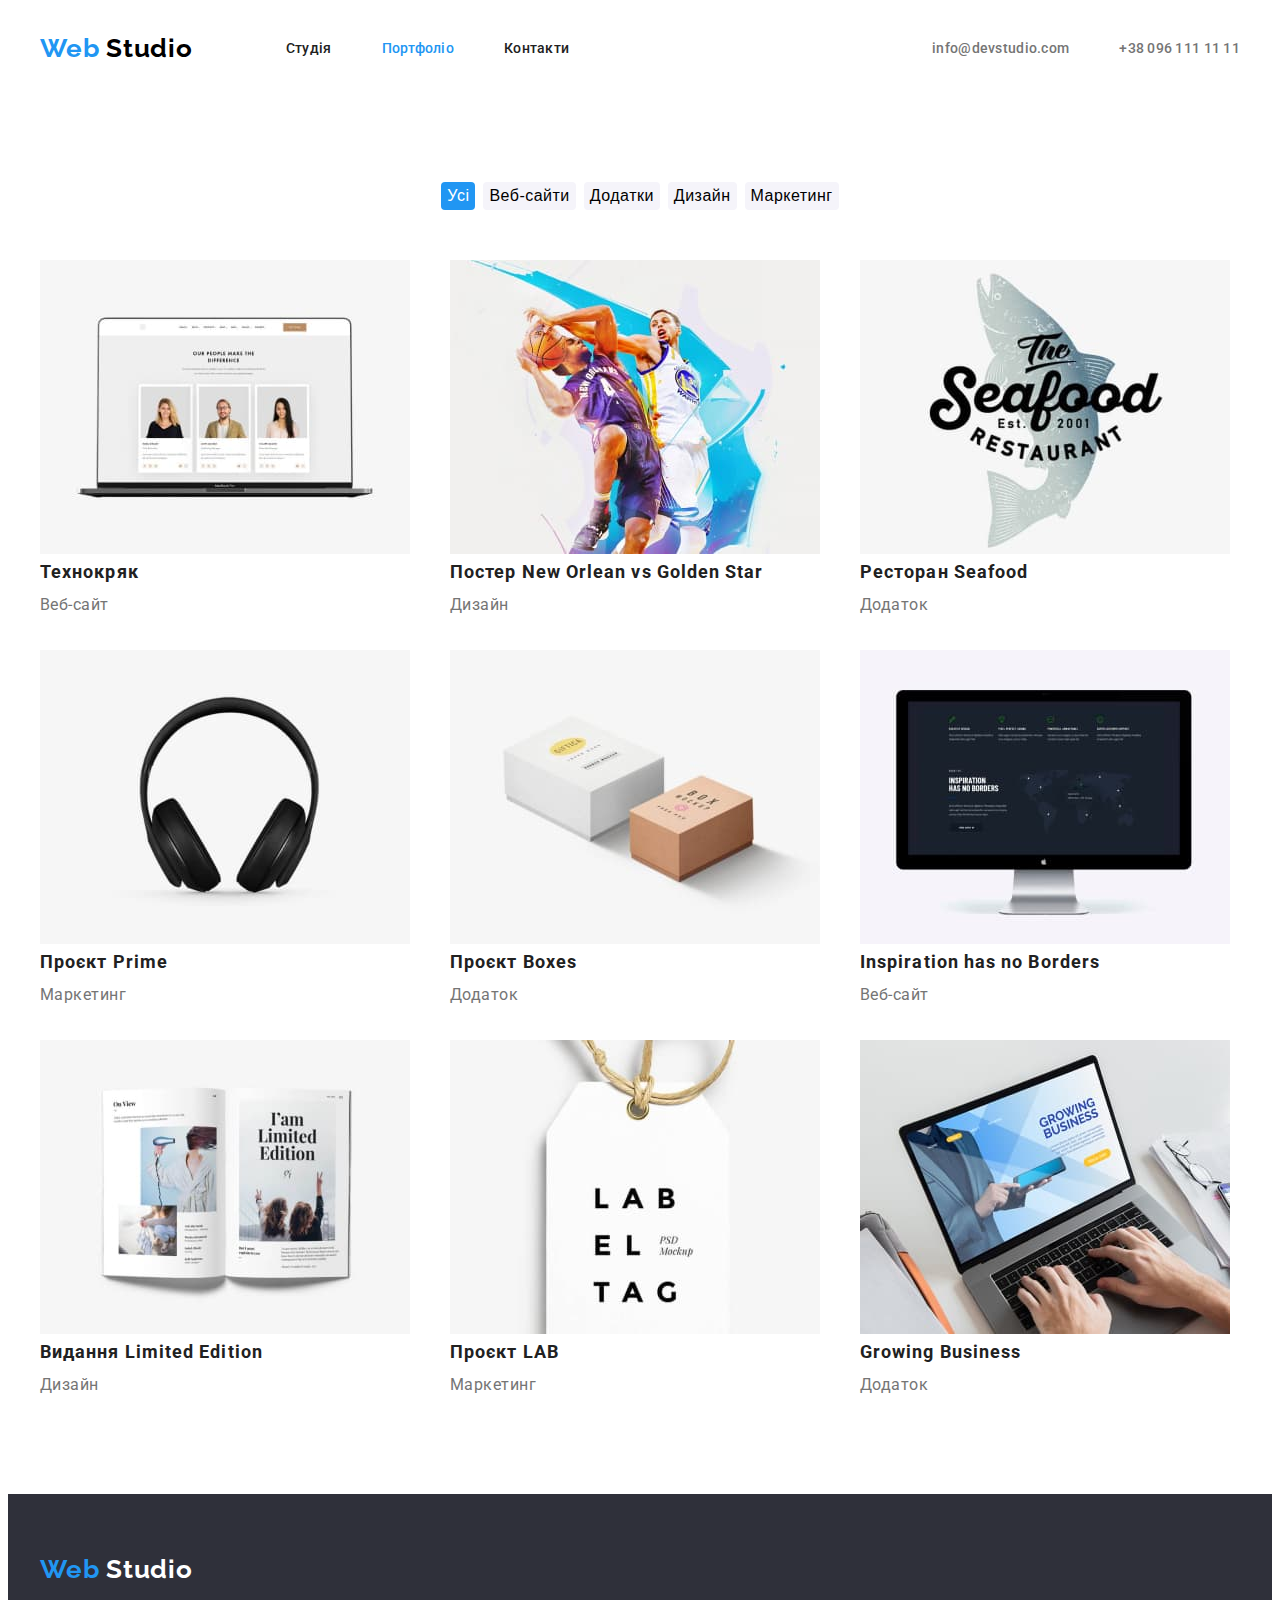
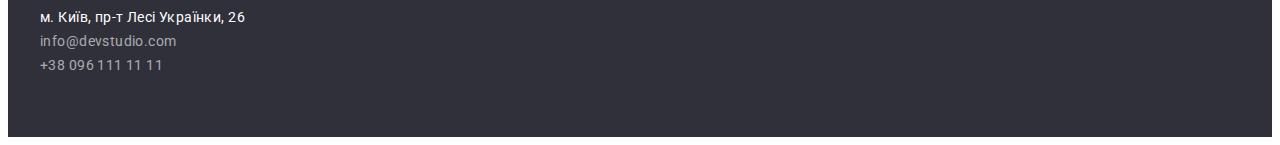
==== commit 9fda40ad: "aa" ====
--- a/portfolio.html
+++ b/portfolio.html
@@ -1,163 +1,238 @@
 <!DOCTYPE html>
 <html lang="uk">
-<head>
-    <meta charset="UTF-8">
-    <meta http-equiv="X-UA-Compatible" content="IE=edge">
-    <meta name="viewport" content="width=device-width, initial-scale=1.0">
-    <title>WebStudio</title>
-    <link rel="stylesheet" href="https://cdnjs.cloudflare.com/ajax/libs/modern-normalize/1.1.0/modern-normalize.min.css"
-        integrity="sha512-wpPYUAdjBVSE4KJnH1VR1HeZfpl1ub8YT/NKx4PuQ5NmX2tKuGu6U/JRp5y+Y8XG2tV+wKQpNHVUX03MfMFn9Q=="
-        crossorigin="anonymous" referrerpolicy="no-referrer" />
-    <link rel="preconnect" href="https://fonts.googleapis.com">
-    <link rel="preconnect" href="https://fonts.gstatic.com" crossorigin>
-    <link href="https://fonts.googleapis.com/css2?family=Raleway:wght@700&family=Roboto:wght@400;500;700;900&display=swap"
-        rel="stylesheet">
-    <link rel="stylesheet" href="./css/style.css">
+	<head>
+		<meta charset="UTF-8" />
+		<meta http-equiv="X-UA-Compatible" content="IE=edge" />
+		<meta name="viewport" content="width=device-width, initial-scale=1.0" />
+		<title>WebStudio</title>
+		<link
+			rel="stylesheet"
+			href="https://cdnjs.cloudflare.com/ajax/libs/modern-normalize/1.1.0/modern-normalize.min.css"
+			integrity="sha512-wpPYUAdjBVSE4KJnH1VR1HeZfpl1ub8YT/NKx4PuQ5NmX2tKuGu6U/JRp5y+Y8XG2tV+wKQpNHVUX03MfMFn9Q=="
+			crossorigin="anonymous"
+			referrerpolicy="no-referrer"
+		/>
+		<link rel="preconnect" href="https://fonts.googleapis.com" />
+		<link rel="preconnect" href="https://fonts.gstatic.com" crossorigin />
+		<link
+			href="https://fonts.googleapis.com/css2?family=Raleway:wght@700&family=Roboto:wght@400;500;700;900&display=swap"
+			rel="stylesheet"
+		/>
+		<link rel="stylesheet" href="./css/style.css" />
+	</head>
 
-</head>
+	<body>
+		<header>
+			<div class="container">
+				<div class="nav-container">
+					<nav class="nav-header">
+						<a href="/" class="logo-header">
+							<span class="logo-accent">Web</span>
+							Studio
+						</a>
+						<ul class="site-nav list">
+							<li class="nav-link">
+								<a href="/" class="link nav">Студія</a>
+							</li>
+							<li class="nav-link">
+								<a href="./portfolio.html" class="link nav current">
+									Портфоліо
+								</a>
+							</li>
+							<li class="nav-link">
+								<a href="" class="link nav">Контакти</a>
+							</li>
+						</ul>
+					</nav>
+					<ul class="header-contact list">
+						<li class="nav-link">
+							<a
+								href="mailto:info@devstudio.com"
+								class="link contact-header icon-mail"
+							>
+								info@devstudio.com
+							</a>
+						</li>
+						<li class="nav-link">
+							<a href="tel:+380961111111" class="link contact-header">
+								+38 096 111 11 11
+							</a>
+						</li>
+					</ul>
+				</div>
+			</div>
+		</header>
+		<main>
+			<section>
+				<div class="gallery-container container">
+					<h1 class="visually-hidden">Пример работ</h1>
+					<ul class="btn-container list">
+						<li class="item">
+							<button type="button" class="btn-filter current">Усі</button>
+						</li>
+						<li class="item">
+							<button type="button" class="btn-filter">Веб-сайти</button>
+						</li>
+						<li class="item">
+							<button type="button" class="btn-filter">Додатки</button>
+						</li>
+						<li class="item">
+							<button type="button" class="btn-filter">Дизайн</button>
+						</li>
+						<li class="item">
+							<button type="button" class="btn-filter">Маркетинг</button>
+						</li>
+					</ul>
 
-<body>
-    <header>
-        <div class="container">
-            <div class="nav-container">
-                <nav class="nav-header">
-                    <a href="/" class="logo-header"><span class="logo-accent">Web</span>Studio</a>
-                    <ul class="site-nav list">
-                        <li class="nav-link">
-                            <a href="/" class="link nav">Студія</a>
-                        </li>
-                        <li class="nav-link">
-                            <a href="./portfolio.html" class="link nav current">Портфоліо</a>
-                        </li>
-                        <li class="nav-link">
-                            <a href="" class="link nav">Контакти</a>
-                        </li>
-                    </ul>
-                </nav>
-                <ul class="header-contact list">
-                    <li class="nav-link">
-                        <a href="mailto:info@devstudio.com" class="link contact-header">info@devstudio.com</a>
-                    </li>
-                    <li class="nav-link">
-                        <a href="tel:+380961111111" class="link contact-header">+38 096 111 11 11</a>
-                    </li>
-                </ul>
-            </div>
-        </div>
-    </header>
-    <main>
-        <section>
-            <div class="gallery-container container">
-                <h1 class="visually-hidden">Пример работ</h1>
-                    <ul class="btn-container list">
-                        <li class="item">
-                            <button type="button" class="btn-filter current">Усі</button>
-                        </li>
-                        <li class="item">
-                            <button type="button" class="btn-filter">Веб-сайти</button>
-                        </li>
-                        <li class="item">
-                            <button type="button" class="btn-filter">Додатки</button>
-                        </li>
-                        <li class="item">
-                            <button type="button" class="btn-filter">Дизайн</button>
-                        </li>
-                        <li class="item">
-                            <button type="button" class="btn-filter">Маркетинг</button>
-                        </li>
-                    </ul>
-                    
-                <ul class="card-set list">
-                <li class="card-set-item"><a href="" class="link">
-                    <img src="./images/img-portfolio-01.jpg" alt="image portfolio works" width="370" height="294">
-                    <h3 class="title-portfolio">Технокряк</h3>
-                    <p class="text-portfolio">Веб-сайт</p>
-                    </a>
-                </li>
-                <li class="card-set-item">
-                    <a href="" class="link">
-                    <img src="./images/img-portfolio-02.jpg" alt="image portfolio works" width="370" height="294">
-                    <h3 class="title-portfolio">Постер New Orlean vs Golden Star</h3>
-                    <p class="text-portfolio">Дизайн</p>
-                    </a>
-                </li>
-                <li class="card-set-item">
-                    <a href="" class="link">
-                    <img src="./images/img-portfolio-03.jpg" alt="image portfolio works" width="370" height="294">
-                    <h3 class="title-portfolio">Ресторан Seafood</h3>
-                    <p class="text-portfolio">Додаток</p>
-                    </a>
-                </li>
-                <li class="card-set-item">
-                    <a href="" class="link">
-                    <img src="./images/img-portfolio-04.jpg" alt="image portfolio works" width="370" height="294">
-                    <h3 class="title-portfolio">Проєкт Prime</h3>
-                    <p class="text-portfolio">Маркетинг</p>
-                    </a>
-                </li>
-                <li class="card-set-item">
-                    <a href="" class="link">
-                    <img src="./images/img-portfolio-05.jpg" alt="image portfolio works" width="370" height="294">
-                    <h3 class="title-portfolio">Проєкт Boxes</h3>
-                    <p class="text-portfolio">Додаток</p>
-                    </a>
-                </li>
-                <li class="card-set-item">
-                    <a href="" class="link">
-                    <img src="./images/img-portfolio-06.jpg" alt="image portfolio works" width="370" height="294">
-                    <h3 class="title-portfolio">Inspiration has no Borders</h3>
-                    <p class="text-portfolio">Веб-сайт</p>
-                    </a>
-                </li>
-                <li class="card-set-item">
-                    <a href="" class="link">
-                    <img src="./images/img-portfolio-07.jpg" alt="image portfolio works" width="370" height="294">
-                    <h3 class="title-portfolio">Видання Limited Edition</h3>
-                    <p class="text-portfolio">Дизайн</p>
-                    </a>
-                </li>
-                <li class="card-set-item">
-                    <a href="" class="link">
-                    <img src="./images/img-portfolio-08.jpg" alt="image portfolio works" width="370" height="294">
-                    <h3 class="title-portfolio">Проєкт LAB</h3>
-                    <p class="text-portfolio">Маркетинг</p>
-                    </a>
-                </li>
-                <li class="card-set-item">
-                    <a href="" class="link">
-                    <img src="./images/img-portfolio-09.jpg" alt="image portfolio works" width="370" height="294">
-                    <h3 class="title-portfolio">Growing Business</h3>
-                    <p class="text-portfolio">Додаток</p>
-                    </a>
-                </li>
-                </ul>
-            </div>
-        </section>
-    </main>
-    <footer>
-        <section class="footer">
-            <div class="container">
-                <h2 class="visually-hidden">Контакти</h2>
-                <a href="/" class="logo-footer link"><span class="logo-accent">Web</span>Studio</a>
-                <address>
-                    <ul class="list">
-                        <li>
-                            <a href="https://goo.gl/maps/sBiAi9W4DkCwo1gM6" target="_blank"
-                                rel="noopener noreferrer nofollow" class="link footer-address">м. Київ, пр-т Лесі Українки,
-                                26</a>
-                        </li>
-                        <li>
-                            <a href="mailto:info@devstudio.com" class="link footer-contact">info@devstudio.com</a>
-                        </li>
-                        <li>
-                            <a href="tel:+380961111111" class="link footer-contact">+38 096 111 11 11</a>
-                        </li>
-                    </ul>
-                </address>
-            </div>
-        </section>
-    </footer>
-
-</body>
-
-</html>+					<ul class="card-set list">
+						<li class="card-set-item">
+							<a href="" class="link">
+								<img
+									src="./images/img-portfolio-01.jpg"
+									alt="image portfolio works"
+									width="370"
+									height="294"
+								/>
+								<h3 class="title-portfolio">Технокряк</h3>
+								<p class="text-portfolio">Веб-сайт</p>
+							</a>
+						</li>
+						<li class="card-set-item">
+							<a href="" class="link">
+								<img
+									src="./images/img-portfolio-02.jpg"
+									alt="image portfolio works"
+									width="370"
+									height="294"
+								/>
+								<h3 class="title-portfolio">
+									Постер New Orlean vs Golden Star
+								</h3>
+								<p class="text-portfolio">Дизайн</p>
+							</a>
+						</li>
+						<li class="card-set-item">
+							<a href="" class="link">
+								<img
+									src="./images/img-portfolio-03.jpg"
+									alt="image portfolio works"
+									width="370"
+									height="294"
+								/>
+								<h3 class="title-portfolio">Ресторан Seafood</h3>
+								<p class="text-portfolio">Додаток</p>
+							</a>
+						</li>
+						<li class="card-set-item">
+							<a href="" class="link">
+								<img
+									src="./images/img-portfolio-04.jpg"
+									alt="image portfolio works"
+									width="370"
+									height="294"
+								/>
+								<h3 class="title-portfolio">Проєкт Prime</h3>
+								<p class="text-portfolio">Маркетинг</p>
+							</a>
+						</li>
+						<li class="card-set-item">
+							<a href="" class="link">
+								<img
+									src="./images/img-portfolio-05.jpg"
+									alt="image portfolio works"
+									width="370"
+									height="294"
+								/>
+								<h3 class="title-portfolio">Проєкт Boxes</h3>
+								<p class="text-portfolio">Додаток</p>
+							</a>
+						</li>
+						<li class="card-set-item">
+							<a href="" class="link">
+								<img
+									src="./images/img-portfolio-06.jpg"
+									alt="image portfolio works"
+									width="370"
+									height="294"
+								/>
+								<h3 class="title-portfolio">Inspiration has no Borders</h3>
+								<p class="text-portfolio">Веб-сайт</p>
+							</a>
+						</li>
+						<li class="card-set-item">
+							<a href="" class="link">
+								<img
+									src="./images/img-portfolio-07.jpg"
+									alt="image portfolio works"
+									width="370"
+									height="294"
+								/>
+								<h3 class="title-portfolio">Видання Limited Edition</h3>
+								<p class="text-portfolio">Дизайн</p>
+							</a>
+						</li>
+						<li class="card-set-item">
+							<a href="" class="link">
+								<img
+									src="./images/img-portfolio-08.jpg"
+									alt="image portfolio works"
+									width="370"
+									height="294"
+								/>
+								<h3 class="title-portfolio">Проєкт LAB</h3>
+								<p class="text-portfolio">Маркетинг</p>
+							</a>
+						</li>
+						<li class="card-set-item">
+							<a href="" class="link">
+								<img
+									src="./images/img-portfolio-09.jpg"
+									alt="image portfolio works"
+									width="370"
+									height="294"
+								/>
+								<h3 class="title-portfolio">Growing Business</h3>
+								<p class="text-portfolio">Додаток</p>
+							</a>
+						</li>
+					</ul>
+				</div>
+			</section>
+		</main>
+		<footer>
+			<section class="footer">
+				<div class="container">
+					<h2 class="visually-hidden">Контакти</h2>
+					<a href="/" class="logo-footer link">
+						<span class="logo-accent">Web</span>
+						Studio
+					</a>
+					<address>
+						<ul class="list">
+							<li>
+								<a
+									href="https://goo.gl/maps/sBiAi9W4DkCwo1gM6"
+									target="_blank"
+									rel="noopener noreferrer nofollow"
+									class="link footer-address"
+								>
+									м. Київ, пр-т Лесі Українки, 26
+								</a>
+							</li>
+							<li>
+								<a href="mailto:info@devstudio.com" class="link footer-contact">
+									info@devstudio.com
+								</a>
+							</li>
+							<li>
+								<a href="tel:+380961111111" class="link footer-contact">
+									+38 096 111 11 11
+								</a>
+							</li>
+						</ul>
+					</address>
+				</div>
+			</section>
+		</footer>
+	</body>
+</html>
--- a/css/style.css
+++ b/css/style.css
@@ -135,6 +135,7 @@
 }
 
 .link.contact-header {
+        display: flex;
         font-weight: 500;
         line-height: calc(16/14);
         letter-spacing: 0.02em;
@@ -145,6 +146,11 @@
 .link.contact-header:hover,
 .link.contact-header:focus {
     color: var(--color-accent);
+}
+
+
+.icon-mail {
+    content: "";    
 }
 
 
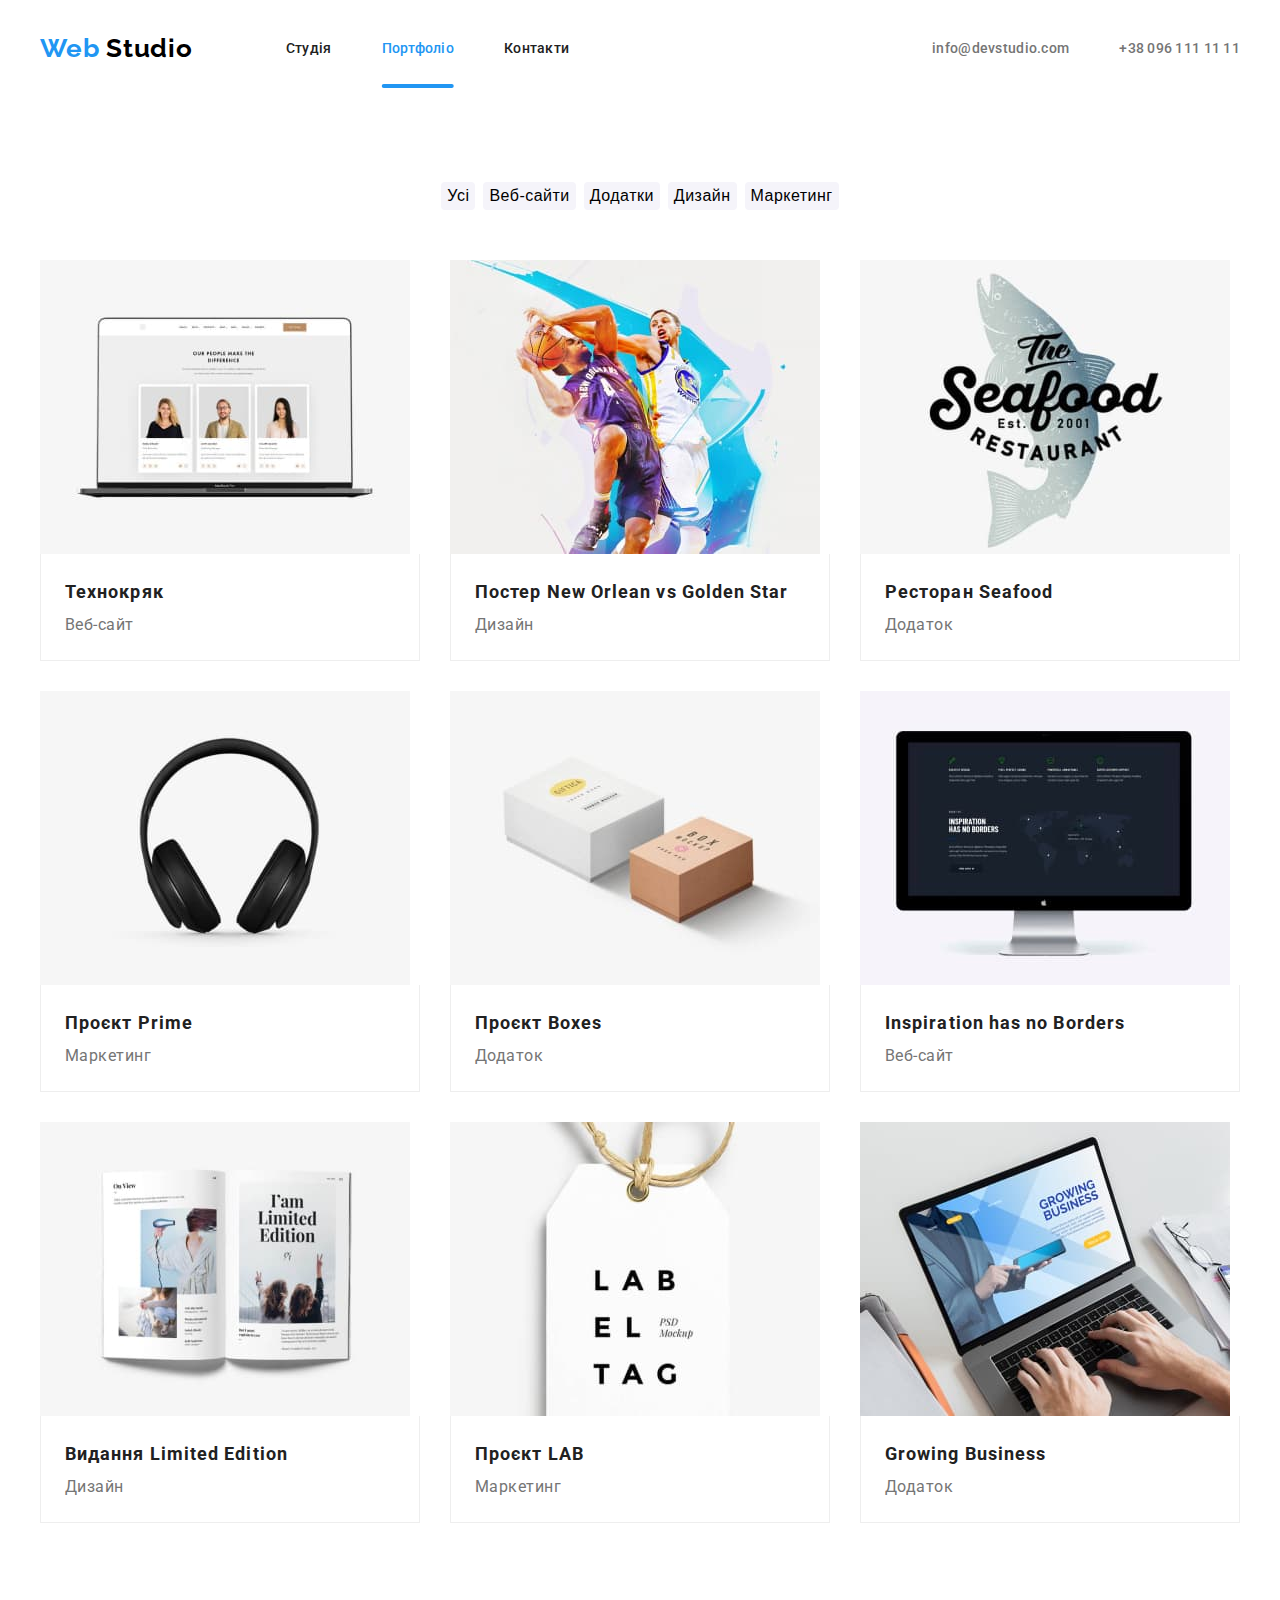
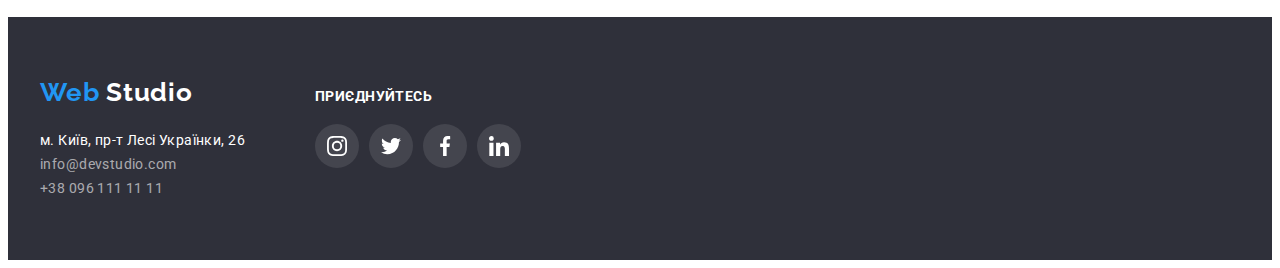
==== commit 53d94bf2: "добавление transition и modal" ====
--- a/portfolio.html
+++ b/portfolio.html
@@ -68,7 +68,7 @@
 					<h1 class="visually-hidden">Пример работ</h1>
 					<ul class="btn-container list">
 						<li class="item">
-							<button type="button" class="btn-filter current">Усі</button>
+							<button type="button" class="btn-filter">Усі</button>
 						</li>
 						<li class="item">
 							<button type="button" class="btn-filter">Веб-сайти</button>
@@ -85,123 +85,223 @@
 					</ul>
 
 					<ul class="card-set list">
-						<li class="card-set-item">
-							<a href="" class="link">
-								<img
-									src="./images/img-portfolio-01.jpg"
-									alt="image portfolio works"
-									width="370"
-									height="294"
-								/>
-								<h3 class="title-portfolio">Технокряк</h3>
-								<p class="text-portfolio">Веб-сайт</p>
-							</a>
-						</li>
-						<li class="card-set-item">
-							<a href="" class="link">
-								<img
-									src="./images/img-portfolio-02.jpg"
-									alt="image portfolio works"
-									width="370"
-									height="294"
-								/>
-								<h3 class="title-portfolio">
-									Постер New Orlean vs Golden Star
-								</h3>
-								<p class="text-portfolio">Дизайн</p>
-							</a>
-						</li>
-						<li class="card-set-item">
-							<a href="" class="link">
-								<img
-									src="./images/img-portfolio-03.jpg"
-									alt="image portfolio works"
-									width="370"
-									height="294"
-								/>
-								<h3 class="title-portfolio">Ресторан Seafood</h3>
-								<p class="text-portfolio">Додаток</p>
-							</a>
-						</li>
-						<li class="card-set-item">
-							<a href="" class="link">
-								<img
-									src="./images/img-portfolio-04.jpg"
-									alt="image portfolio works"
-									width="370"
-									height="294"
-								/>
-								<h3 class="title-portfolio">Проєкт Prime</h3>
-								<p class="text-portfolio">Маркетинг</p>
-							</a>
-						</li>
-						<li class="card-set-item">
-							<a href="" class="link">
-								<img
-									src="./images/img-portfolio-05.jpg"
-									alt="image portfolio works"
-									width="370"
-									height="294"
-								/>
-								<h3 class="title-portfolio">Проєкт Boxes</h3>
-								<p class="text-portfolio">Додаток</p>
-							</a>
-						</li>
-						<li class="card-set-item">
-							<a href="" class="link">
-								<img
-									src="./images/img-portfolio-06.jpg"
-									alt="image portfolio works"
-									width="370"
-									height="294"
-								/>
-								<h3 class="title-portfolio">Inspiration has no Borders</h3>
-								<p class="text-portfolio">Веб-сайт</p>
-							</a>
-						</li>
-						<li class="card-set-item">
-							<a href="" class="link">
-								<img
-									src="./images/img-portfolio-07.jpg"
-									alt="image portfolio works"
-									width="370"
-									height="294"
-								/>
-								<h3 class="title-portfolio">Видання Limited Edition</h3>
-								<p class="text-portfolio">Дизайн</p>
-							</a>
-						</li>
-						<li class="card-set-item">
-							<a href="" class="link">
-								<img
-									src="./images/img-portfolio-08.jpg"
-									alt="image portfolio works"
-									width="370"
-									height="294"
-								/>
-								<h3 class="title-portfolio">Проєкт LAB</h3>
-								<p class="text-portfolio">Маркетинг</p>
-							</a>
-						</li>
-						<li class="card-set-item">
-							<a href="" class="link">
-								<img
-									src="./images/img-portfolio-09.jpg"
-									alt="image portfolio works"
-									width="370"
-									height="294"
-								/>
-								<h3 class="title-portfolio">Growing Business</h3>
-								<p class="text-portfolio">Додаток</p>
+						<li class="card-set-item portfolio-card">
+							<a href="" class="link">
+								<div class="overlay-thumb">
+									<img
+										src="./images/img-portfolio-01.jpg"
+										alt="image portfolio works"
+										width="370"
+										height="294"
+									/>
+									<div class="overlay">
+										<p class="overlay-text">
+											Ресурс пропонує комплексні пропозиції з різним рівнем
+											функціоналу та сервісів. Все це дозволить відвідувачу
+											отримати вичерпні відомості про компанію чи приватну особу.
+										</p>
+									</div>
+								</div>
+								<div class="project-wrapper">
+									<h3 class="title-portfolio">Технокряк</h3>
+									<p class="text-portfolio">Веб-сайт</p>
+								</div>
+							</a>
+						</li>
+						<li class="card-set-item portfolio-card">
+							<a href="" class="link">
+								<div class="overlay-thumb">
+									<img
+										src="./images/img-portfolio-02.jpg"
+										alt="image portfolio works"
+										width="370"
+										height="294"
+									/>
+									<div class="overlay">
+										<p class="overlay-text">
+											Ресурс пропонує комплексні пропозиції з різним рівнем
+											функціоналу та сервісів. Все це дозволить відвідувачу
+											отримати вичерпні відомості про компанію чи приватну особу.
+										</p>
+									</div>
+								</div>
+								<div class="project-wrapper">
+									<h3 class="title-portfolio">
+										Постер New Orlean vs Golden Star
+									</h3>
+									<p class="text-portfolio">Дизайн</p>
+								</div>
+							</a>
+						</li>
+						<li class="card-set-item portfolio-card">
+							<a href="" class="link">
+								<div class="overlay-thumb">
+									<img
+										src="./images/img-portfolio-03.jpg"
+										alt="image portfolio works"
+										width="370"
+										height="294"
+									/>
+									<div class="overlay">
+										<p class="overlay-text">
+											Ресурс пропонує комплексні пропозиції з різним рівнем
+											функціоналу та сервісів. Все це дозволить відвідувачу
+											отримати вичерпні відомості про компанію чи приватну особу.
+										</p>
+									</div>
+								</div>
+								<div class="project-wrapper">
+									<h3 class="title-portfolio">Ресторан Seafood</h3>
+									<p class="text-portfolio">Додаток</p>
+								</div>
+							</a>
+						</li>
+						<li class="card-set-item portfolio-card">
+							<a href="" class="link">
+								<div class="overlay-thumb">
+									<img
+										src="./images/img-portfolio-04.jpg"
+										alt="image portfolio works"
+										width="370"
+										height="294"
+									/>
+									<div class="overlay">
+										<p class="overlay-text">
+											Ресурс пропонує комплексні пропозиції з різним рівнем
+											функціоналу та сервісів. Все це дозволить відвідувачу
+											отримати вичерпні відомості про компанію чи приватну особу.
+										</p>
+									</div>
+								</div>
+								<div class="project-wrapper">
+									<h3 class="title-portfolio">Проєкт Prime</h3>
+									<p class="text-portfolio">Маркетинг</p>
+								</div>
+							</a>
+						</li>
+						<li class="card-set-item portfolio-card">
+							<a href="" class="link">
+								<div class="overlay-thumb">
+									<img
+										src="./images/img-portfolio-05.jpg"
+										alt="image portfolio works"
+										width="370"
+										height="294"
+									/>
+									<div class="overlay">
+										<p class="overlay-text">
+											Ресурс пропонує комплексні пропозиції з різним рівнем
+											функціоналу та сервісів. Все це дозволить відвідувачу
+											отримати вичерпні відомості про компанію чи приватну особу.
+										</p>
+									</div>
+								</div>
+								<div class="project-wrapper">
+									<h3 class="title-portfolio">Проєкт Boxes</h3>
+									<p class="text-portfolio">Додаток</p>
+								</div>
+							</a>
+						</li>
+						<li class="card-set-item portfolio-card">
+							<a href="" class="link">
+								<div class="overlay-thumb">
+									<img
+										src="./images/img-portfolio-06.jpg"
+										alt="image portfolio works"
+										width="370"
+										height="294"
+									/>
+									<div class="overlay">
+										<p class="overlay-text">
+											Ресурс пропонує комплексні пропозиції з різним рівнем
+											функціоналу та сервісів. Все це дозволить відвідувачу
+											отримати вичерпні відомості про компанію чи приватну особу.
+										</p>
+									</div>
+								</div>
+								<div class="project-wrapper">
+									<h3 class="title-portfolio">Inspiration has no Borders</h3>
+									<p class="text-portfolio">Веб-сайт</p>
+								</div>
+							</a>
+						</li>
+						<li class="card-set-item portfolio-card">
+							<a href="" class="link">
+								<div class="overlay-thumb">
+									<img
+										src="./images/img-portfolio-07.jpg"
+										alt="image portfolio works"
+										width="370"
+										height="294"
+									/>
+									<div class="overlay">
+										<p class="overlay-text">
+											Ресурс пропонує комплексні пропозиції з різним рівнем
+											функціоналу та сервісів. Все це дозволить відвідувачу
+											отримати вичерпні відомості про компанію чи приватну особу.
+										</p>
+									</div>
+								</div>
+								<div class="project-wrapper">
+									<h3 class="title-portfolio">Видання Limited Edition</h3>
+									<p class="text-portfolio">Дизайн</p>
+								</div>
+							</a>
+						</li>
+						<li class="card-set-item portfolio-card">
+							<a href="" class="link">
+								<div class="overlay-thumb">
+									<img
+										src="./images/img-portfolio-08.jpg"
+										alt="image portfolio works"
+										width="370"
+										height="294"
+									/>
+									<div class="overlay">
+										<p class="overlay-text">
+											Ресурс пропонує комплексні пропозиції з різним рівнем
+											функціоналу та сервісів. Все це дозволить відвідувачу
+											отримати вичерпні відомості про компанію чи приватну особу.
+										</p>
+									</div>
+								</div>
+								<div class="project-wrapper">
+									<h3 class="title-portfolio">Проєкт LAB</h3>
+									<p class="text-portfolio">Маркетинг</p>
+								</div>
+							</a>
+						</li>
+						<li class="card-set-item portfolio-card">
+							<a href="" class="link">
+								<div class="overlay-thumb">
+									<img
+										src="./images/img-portfolio-09.jpg"
+										alt="image portfolio works"
+										width="370"
+										height="294"
+									/>
+									<div class="overlay">
+										<p class="overlay-text">
+											Ресурс пропонує комплексні пропозиції з різним рівнем
+											функціоналу та сервісів. Все це дозволить відвідувачу
+											отримати вичерпні відомості про компанію чи приватну особу.
+										</p>
+									</div>
+								</div>
+								<div class="project-wrapper">
+									<h3 class="title-portfolio">Growing Business</h3>
+									<p class="text-portfolio">Додаток</p>
+								</div>
 							</a>
 						</li>
 					</ul>
 				</div>
 			</section>
 		</main>
-		<footer>
-			<section class="footer">
-				<div class="container">
+	<footer>
+		<section class="footer">
+			<div class="container footer-group">
+				<div class="footer-contacts">
 					<h2 class="visually-hidden">Контакти</h2>
 					<a href="/" class="logo-footer link">
 						<span class="logo-accent">Web</span>
@@ -210,12 +310,8 @@
 					<address>
 						<ul class="list">
 							<li>
-								<a
-									href="https://goo.gl/maps/sBiAi9W4DkCwo1gM6"
-									target="_blank"
-									rel="noopener noreferrer nofollow"
-									class="link footer-address"
-								>
+								<a href="https://goo.gl/maps/sBiAi9W4DkCwo1gM6" target="_blank"
+									rel="noopener noreferrer nofollow" class="link footer-address">
 									м. Київ, пр-т Лесі Українки, 26
 								</a>
 							</li>
@@ -232,7 +328,45 @@
 						</ul>
 					</address>
 				</div>
-			</section>
-		</footer>
+				<div class="social-footer">
+					<h2 class="footer-title">Приєднуйтесь</h2>
+					<ul class="social-list list">
+						<li class="item-footer">
+							<a class="link-footer link" href="https://www.instagram.com" aria-label="instagram"
+								target="_blank" rel="noopener noreferrer nofollow">
+								<svg class="icons-footer" width="20" height="20">
+									<use href="./images/icons.svg#icon-instagram"></use>
+								</svg>
+							</a>
+						</li>
+						<li class="item-footer">
+							<a class="link-footer link" href="https://twitter.com" aria-label="twitter" target="_blank"
+								rel="noopener noreferrer nofollow">
+								<svg class="icons-footer" width="20" height="20">
+									<use href="./images/icons.svg#icon-twitter"></use>
+								</svg>
+							</a>
+						</li>
+						<li class="item-footer">
+							<a class="link-footer link" href="https://www.facebook.com" aria-label="facebook"
+								target="_blank" rel="noopener noreferrer nofollow">
+								<svg class="icons-footer" width="20" height="20">
+									<use href="./images/icons.svg#icon-facebook"></use>
+								</svg>
+							</a>
+						</li>
+						<li class="item-footer">
+							<a class="link-footer link" href="https://www.linkedin.com" aria-label="linkedin"
+								target="_blank" rel="noopener noreferrer nofollow">
+								<svg class="icons-footer" width="20" height="20">
+									<use href="./images/icons.svg#icon-linkedin"></use>
+								</svg>
+							</a>
+						</li>
+					</ul>
+				</div>
+			</div>
+		</section>
+	</footer>
 	</body>
 </html>
--- a/css/style.css
+++ b/css/style.css
@@ -1,412 +1,745 @@
-:root{
-    --text-color-main: #212121;
-    --color-accent: #2196F3;
-    --text-color-secondary: #757575;
-    --background-hero-footer: #2F303A;
-    --text-color-third: #ffffff;
-    --btn-filter-color: #F5F4FA;
-    --color-btn-filter-accent: #ffffff;
-    --hero-btn-active-color: #188CE8;
-    --indent: 30px;
-    --items: 3;
-}
-
+:root {
+	--text-color-main: #212121;
+	--color-accent: #2196f3;
+	--text-color-secondary: #757575;
+	--background-hero-footer: #2f303a;
+	--text-color-third: #ffffff;
+	--btn-filter-color: #f5f4fa;
+	--color-btn-filter-accent: #ffffff;
+	--hero-btn-active-color: #188ce8;
+	--social-icon-color: #afb1b8;
+	--social-icon-color-accent: #ffffff;
+	--bg-icon-footer: rgba(255, 255, 255, 0.1);
+	--social-icon-footer: #ffffff;
+	--client-icon-color: #afb1b8;
+	--indent: 30px;
+	--items: 3;
+	--anim-main: 250ms cubic-bezier(0.4, 0, 0.2, 1);
+	--color-mdl-window: #ffffff;
+}
 
 body {
-    font-family: "roboto", sans-serif;
-    font-style: normal;
-    font-size: 14px;
-    background-color: #ffffff;
-}
-
-
-h1,h2,h3,h4,h5,h6,p {
-    margin: 0px;
-}
-
+	font-family: "roboto", sans-serif;
+	font-style: normal;
+	font-size: 14px;
+	background-color: #ffffff;
+}
+
+h1,
+h2,
+h3,
+h4,
+h5,
+h6,
+p {
+	margin: 0px;
+}
 
 img {
-    display: block;
-}
-
+	display: block;
+}
 
 .list {
-    padding: 0px;
-    margin: 0px;
-    list-style: none;
+	padding: 0px;
+	margin: 0px;
+	list-style: none;
 }
 
 .container {
-    width: 1200px;
-    margin-left: auto;
-    margin-right: auto;
-    padding-left: 15px;
-    padding-right: 15px;
+	width: 1200px;
+	margin-left: auto;
+	margin-right: auto;
+	padding-left: 15px;
+	padding-right: 15px;
 }
 
 .visually-hidden {
-    position: absolute;
-    white-space: nowrap;
-    width: 1px;
-    height: 1px;
-    overflow: hidden;
-    border: 0;
-    padding: 0;
-    clip: rect(0 0 0 0);
-    clip-path: inset(50%);
-    margin: -1px;
-}
-
-.card-set {
-    display: flex;
-    flex-wrap: wrap;
-    gap: var(--indent);
-}
-
-.card-set-item {
-    flex-basis: calc((100% - var(--indent) * (var(--items) - 1)) / (var(--items)));
+	position: absolute;
+	white-space: nowrap;
+	width: 1px;
+	height: 1px;
+	overflow: hidden;
+	border: 0;
+	padding: 0;
+	clip: rect(0 0 0 0);
+	clip-path: inset(50%);
+	margin: -1px;
 }
 
 /* Главная страница */
 
-
 .nav-container {
-    display: flex;
-    align-items: center;
+	display: flex;
+	align-items: center;
 }
 
 .link {
-    text-decoration: none;
+	text-decoration: none;
 }
 
 .logo-header {
-    display: inline-block;
-    font-family: 'Raleway', sans-serif;
-        font-style: normal;
-        font-weight: 700;
-        font-size: 26px;
-        line-height: calc(31/26);
-        letter-spacing: 0.03em;
-        text-decoration: none;
-        color: #000000;
-        
+	display: inline-block;
+	font-family: "Raleway", sans-serif;
+	font-style: normal;
+	font-weight: 700;
+	font-size: 26px;
+	line-height: calc(31 / 26);
+	letter-spacing: 0.03em;
+	text-decoration: none;
+	color: #000000;
 }
 
 .nav-header {
-    display: flex;
-    align-items: center;
+	display: flex;
+	align-items: center;
 }
 
 .site-nav.list {
-    display: flex;
-    margin-left: 93px;
-    gap: 50px;
+	display: flex;
+	margin-left: 93px;
+	gap: 50px;
 }
 
 .nav-link {
-    display: block;
-    padding: 32px 0px;
+	display: block;
+	padding: 32px 0px;
 }
 
 .header-contact {
-    display: flex;
-    margin-left: auto;
-    gap: 50px;
+	display: flex;
+	margin-left: auto;
+	gap: 50px;
 }
 
 .logo-accent {
-    color: var(--color-accent);
+	color: var(--color-accent);
 }
 
 .link.nav {
-        font-weight: 500;
-        line-height: calc(16/14);
-        letter-spacing: 0.02em;
-        color: var(--text-color-main)
+	position: relative;
+	padding-top: 32px;
+	padding-bottom: 32px;
+	font-weight: 500;
+	line-height: calc(16 / 14);
+	letter-spacing: 0.02em;
+	color: var(--text-color-main);
+
+	transition: color var(--anim-main);
 }
 
 .nav.current {
-    color: var(--color-accent);
+	color: var(--color-accent);
 }
 
 .link.nav:hover,
 .link.nav:focus {
-    color: var(--color-accent);
+	color: var(--color-accent);
+}
+
+.link.nav.current::after {
+	content: "";
+	display: block;
+	position: absolute;
+	width: 100%;
+	height: 4px;
+	border-radius: 2px;
+	transform: translateX(-50%);
+	left: 50%;
+	bottom: 0;
+
+	background-color: var(--color-accent);
 }
 
 .link.contact-header {
-        display: flex;
-        font-weight: 500;
-        line-height: calc(16/14);
-        letter-spacing: 0.02em;
-    
-        color: var(--text-color-secondary)
+	display: flex;
+	align-items: center;
+	gap: 10px;
+	font-weight: 500;
+	line-height: calc(16 / 14);
+	letter-spacing: 0.02em;
+
+	color: var(--text-color-secondary);
+
+	transition: color var(--anim-main);
+}
+
+.header-mail {
+	fill: currentColor;
+}
+
+.header-phone {
+	fill: currentColor;
 }
 
 .link.contact-header:hover,
 .link.contact-header:focus {
-    color: var(--color-accent);
-}
-
-
-.icon-mail {
-    content: "";    
-}
-
-
+	color: var(--color-accent);
+}
 
 /*--------Hero--------*/
 
 .hero {
-    text-align: center;
-    background-color: var(--background-hero-footer)
+	max-width: 1600px;
+	padding-top: 200px;
+	padding-bottom: 200px;
+	margin: 0 auto;
+	text-align: center;
+	background-image: linear-gradient(
+			rgba(47, 48, 58, 0.4),
+			rgba(47, 48, 58, 0.4)
+		),
+		url(../images/hero-img.jpg);
+	background-color: var(--background-hero-footer);
 }
 
 .hero-title {
-        font-weight: 900;
-        font-size: 44px;
-        line-height: calc(60/44);
-        text-align: center;
-        letter-spacing: 0.06em;
-        text-transform: uppercase;
-        width: 696px;
-        margin-left: auto;
-        margin-right: auto;
-        margin-bottom: 30px;
-    
-        color: var(--text-color-third);
+	font-weight: 900;
+	font-size: 44px;
+	line-height: calc(60 / 44);
+	text-align: center;
+	letter-spacing: 0.06em;
+	text-transform: uppercase;
+	width: 696px;
+	margin-left: auto;
+	margin-right: auto;
+	margin-bottom: 30px;
+
+	color: var(--text-color-third);
 }
 
 .hero-btn {
-    background-color: var(--color-accent);
-    border: 0;
-        font-weight: 700;
-        font-size: 16px;
-        line-height: calc(30/16);
-        text-align: center;
-        letter-spacing: 0.06em;
-        padding: 10px 32px;
-        border-radius: 4px;
-        min-width: 217px;
-        
-    
-        color: var(--text-color-third);
+	background-color: var(--color-accent);
+	border: 0;
+	font-weight: 700;
+	font-size: 16px;
+	line-height: calc(30 / 16);
+	text-align: center;
+	letter-spacing: 0.06em;
+	padding: 10px 32px;
+	border-radius: 4px;
+	min-width: 217px;
+
+	color: var(--text-color-third);
+
+	transition: color var(--anim-main);
 }
 
 .hero-btn:hover,
-.hero-btn:focus{
-    cursor: pointer;
-    background-color: var(--hero-btn-active-color);
-}
-
+.hero-btn:focus {
+	cursor: pointer;
+	background-color: var(--hero-btn-active-color);
+}
 
 /*-------Advantage----------*/
 
-
-
 .list.advantage {
+	display: flex;
+	padding: 94px 0px;
+	gap: 30px;
+}
+
+.advantage-icon {
+	display: flex;
+	width: 270px;
+	height: 120px;
+	border-radius: 4px;
+	margin-bottom: 30px;
+
+	background-color: var(--btn-filter-color);
+}
+
+.feature-icon {
+	margin: auto;
+}
+
+.advantage-title {
+	font-weight: 700;
+	font-size: 14px;
+	line-height: calc(16 / 14);
+	letter-spacing: 0.03em;
+	text-transform: uppercase;
+	margin-bottom: 10px;
+
+	color: var(--text-color-main);
+}
+
+.advantage-text {
+	line-height: calc(24 / 14);
+	letter-spacing: 0.03em;
+	width: 270px;
+
+	color: var(--text-color-secondary);
+}
+
+.section-title {
+	font-weight: 700;
+	font-size: 36px;
+	line-height: calc(42 / 36);
+	text-align: center;
+	letter-spacing: 0.03em;
+	margin-bottom: 50px;
+
+	color: var(--text-color-main);
+}
+
+.work-list {
+	display: flex;
+}
+
+.work-list .item:not(:last-child) {
+	margin-right: 30px;
+}
+
+.work-container {
+	margin-bottom: 94px;
+}
+
+.work-item {
+	position: relative;
+}
+
+.work-overlay {
     display: flex;
-    padding: 94px 0px;
-    gap: 30px;
-}
-
-.advantage-title {
-        font-weight: 700;
-        font-size: 14px;
-        line-height: calc(16/14);
-        letter-spacing: 0.03em;
-        text-transform: uppercase;
-        margin-bottom: 10px;
-    
-        color: var(--text-color-main);
-}
-
-.advantage-text {
-    line-height: calc(24/14);
-    letter-spacing: 0.03em;
-    width: 270px;
-
-    color: var(--text-color-secondary);
-}
-
-
-.section-title {
+    justify-content: center;
+    align-items: center;
+	position: absolute;
+	bottom: 0;
+	left: 0;
+	width: 100%;
+	min-height: 70px;
+	background-color: rgba(47, 48, 58, 0.8);
+}
+
+.work-text {
     font-weight: 700;
-    font-size: 36px;
-    line-height: calc(42/36);
-    text-align: center;
-    letter-spacing: 0.03em;
-    margin-bottom: 50px;
-
-    color: var(--text-color-main);
-}
-
-.work-list {
-    display: flex;
-}
-
-.work-list .item:not(:last-child) {
-    margin-right: 30px;
-}
-
-.work-container {
-    margin-bottom: 94px;
-}
-
+	font-size: 14px;
+	line-height: calc(16/14);
+	text-align: center;
+	letter-spacing: 0.03em;
+	text-transform: uppercase;
+    color: var(--text-color-third);
+}
 
 /*--------Team--------*/
 
 .team {
-    padding-bottom: 94px;
-    padding-top: 94px;
+	padding-bottom: 94px;
+	padding-top: 94px;
 }
 
 .team-list {
-    display: flex;
-    gap: 30px;
+	display: flex;
+	gap: 30px;
 }
 
 .team-title {
-        font-weight: 500;
-        font-size: 16px;
-        line-height: calc(19/16);
-        text-align: center;
-        letter-spacing: 0.03em;
-        margin-bottom: 10px;
-        margin-top: 30px;
-    
-        color: var(--text-color-main);
+	font-weight: 500;
+	font-size: 16px;
+	line-height: calc(19 / 16);
+	text-align: center;
+	letter-spacing: 0.03em;
+	margin-bottom: 10px;
+	margin-top: 30px;
+
+	color: var(--text-color-main);
 }
 
 .team-text {
-        font-size: 16px;
-        line-height: calc(19/16);
-        text-align: center;
-        letter-spacing: 0.03em;
-    
-        color: var(--text-color-secondary);
+	margin-bottom: 16px;
+	font-size: 16px;
+	line-height: calc(19 / 16);
+	text-align: center;
+	letter-spacing: 0.03em;
+
+	color: var(--text-color-secondary);
 }
 
 .pre-team {
-    padding-bottom: 30px;
+	padding-bottom: 30px;
 }
 
 .team {
-    background-color: #F5F4FA;
-    
+	background-color: #f5f4fa;
 }
 
 .team-card {
-    box-shadow: 0px 1px 3px rgba(0, 0, 0, 0.12), 
-    0px 1px 1px rgba(0, 0, 0, 0.14), 0px 2px 1px rgba(0, 0, 0, 0.2);
-    border-radius: 0px 0px 4px 4px;
-    background-color: #ffffff;
-}
+	box-shadow: 0px 1px 3px rgba(0, 0, 0, 0.12), 0px 1px 1px rgba(0, 0, 0, 0.14),
+		0px 2px 1px rgba(0, 0, 0, 0.2);
+	border-radius: 0px 0px 4px 4px;
+	background-color: #ffffff;
+}
+
+.social-list {
+	display: flex;
+	justify-content: center;
+	align-items: center;
+	gap: 10px;
+}
+
+.social-link {
+	display: flex;
+	justify-content: center;
+	align-items: center;
+	width: 44px;
+	height: 44px;
+	border-radius: 50%;
+
+	background-color: var(--color-btn-filter-accent);
+	color: var(--social-icon-color);
+
+	transition: color var(--anim-main), background-color var(--anim-main);
+}
+
+.social-icons {
+	fill: currentColor;
+}
+
+.social-link:hover,
+.social-link:focus {
+	background-color: var(--color-accent);
+	color: var(--social-icon-color-accent);
+}
+
+/*--------Clients-------*/
+
+.client-box {
+	padding-top: 94px;
+	padding-bottom: 94px;
+}
+
+.clients-title {
+	display: block;
+	font-weight: 700;
+	font-size: 36px;
+	line-height: calc(42 / 36);
+	text-align: center;
+	letter-spacing: 0.03em;
+	margin-bottom: 50px;
+
+	color: var(--text-color-main);
+}
+
+.clien-list {
+	justify-content: center;
+}
+
+.client-link {
+	color: var(--client-icon-color);
+
+	transition: color var(--anim-main);
+}
+
+.client-container {
+	display: flex;
+	width: 170px;
+	height: 92px;
+	justify-content: center;
+	align-items: center;
+	border: 1px solid var(--client-icon-color);
+	border-radius: 4px;
+
+	transition: border var(--anim-main);
+}
+
+.client-list {
+	display: flex;
+	gap: 30px;
+}
+
+.client-icon {
+	fill: currentColor;
+}
+
+.client-container:hover,
+.client-container:focus {
+	border-color: var(--color-accent);
+}
+
+.client-link:hover,
+.client-link:focus {
+	color: var(--color-accent);
+}
+
+/*--------Footer---------*/
 
 .logo-footer {
-    display: inline-block;
-    font-family: 'Raleway', sans-serif;
-        font-weight: 700;
-        font-size: 26px;
-        line-height: 31px;
-        letter-spacing: 0.03em;
-        margin-bottom: 20px;
-    
-        color: var(--text-color-third);
+	display: inline-block;
+	font-family: "Raleway", sans-serif;
+	font-weight: 700;
+	font-size: 26px;
+	line-height: 31px;
+	letter-spacing: 0.03em;
+	margin-bottom: 20px;
+
+	color: var(--text-color-third);
 }
 
 .footer {
-    padding-top: 60px;
-    padding-bottom: 60px;
-    background-color: var(--background-hero-footer);
+	padding-top: 60px;
+	padding-bottom: 60px;
+	background-color: var(--background-hero-footer);
 }
 
 .link.footer-address {
-        font-style: normal;
-        line-height: calc(24/14);
-        letter-spacing: 0.03em;
-        margin-bottom: 9px;
-    
-        color: var(--text-color-third);
+	font-style: normal;
+	line-height: calc(24 / 14);
+	letter-spacing: 0.03em;
+	margin-bottom: 9px;
+
+	color: var(--text-color-third);
+
+	transition: color var(--anim-main);
 }
 
 .link.footer-contact {
-        font-style: normal;
-        line-height: calc(24/14);
-        letter-spacing: 0.03em;
-    
-        color: rgba(255, 255, 255, 0.6);
-        margin-bottom: 9px;
+	font-style: normal;
+	line-height: calc(24 / 14);
+	letter-spacing: 0.03em;
+
+	color: rgba(255, 255, 255, 0.6);
+	margin-bottom: 9px;
+
+	transition: color var(--anim-main);
 }
 
 [footer-contact*="096"] {
-    margin-bottom: 0px;
+	margin-bottom: 0px;
 }
 
 .link.footer-contact:hover,
 .link.footer-contact:focus {
-    color: var(--color-accent);
+	color: var(--color-accent);
 }
 
 .footer-address:hover,
 .footer-address:focus {
-    color: var(--color-accent);
+	color: var(--color-accent);
+}
+
+.footer-group {
+	display: flex;
+}
+
+.social-footer {
+	display: block;
+	align-items: center;
+	width: 206px;
+	margin-left: 70px;
+}
+
+.link-footer {
+	display: flex;
+	align-items: center;
+	justify-content: center;
+	width: 44px;
+	height: 44px;
+	border-radius: 50%;
+	background-color: var(--bg-icon-footer);
+}
+
+.link-footer:hover,
+.link-footer:focus {
+	background-color: var(--color-accent);
+}
+
+.icons-footer {
+	fill: var(--social-icon-footer);
+}
+
+.footer-title {
+	font-weight: 700;
+	font-size: 14px;
+	line-height: calc(16 / 14);
+	letter-spacing: 0.03em;
+	text-transform: uppercase;
+	text-align: left;
+	margin-bottom: 20px;
+	color: var(--text-color-third);
+}
+
+.footer-group {
+	display: flex;
+	align-items: baseline;
 }
 
 /*---------Portfolio---------*/
 
 .gallery-container {
-    padding-top: 94px;
-    padding-bottom: 94px;
+	padding-top: 94px;
+	padding-bottom: 94px;
 }
 
 .btn-container {
-    display: flex;
-    justify-content: center;
-    gap: 8px; 
-    margin-bottom: 50px;   
-}
-
+	display: flex;
+	justify-content: center;
+	gap: 8px;
+	margin-bottom: 50px;
+}
 
 .btn-filter {
-    border-radius: 4px;
-    border: 0;
-        font-weight: 500;
-        font-size: 16px;
-        line-height: calc(26/16);
-        text-align: center;
-        letter-spacing: 0.03em;
-        cursor: pointer;
-
-        background-color: var(--btn-filter-color);
-}
-
-.btn-filter.current {
-    background-color: var(--color-accent);
-    color: var(--color-btn-filter-accent);
+	border-radius: 4px;
+	border: 0;
+	font-weight: 500;
+	font-size: 16px;
+	line-height: calc(26 / 16);
+	text-align: center;
+	letter-spacing: 0.03em;
+	cursor: pointer;
+
+	background-color: var(--btn-filter-color);
+
+	transition: background-color var(--anim-main), color var(--anim-main),
+		box-shadow var(--anim-main);
 }
 
 .btn-filter:hover,
 .btn-filter:focus {
-    background-color: var(--color-accent);
-    color: var(--color-btn-filter-accent)
+	background-color: var(--color-accent);
+	color: var(--color-btn-filter-accent);
+	box-shadow: 0px 3px 1px rgba(0, 0, 0, 0.1), 0px 1px 2px rgba(0, 0, 0, 0.08),
+		0px 2px 2px rgba(0, 0, 0, 0.12);
 }
 
 .title-portfolio {
-        font-weight: 700;
-        font-size: 18px;
-        line-height: calc(36/18);
-        letter-spacing: 0.06em;
-        color: var(--text-color-main);
+	font-weight: 700;
+	font-size: 18px;
+	line-height: calc(36 / 18);
+	letter-spacing: 0.06em;
+	color: var(--text-color-main);
 }
 
 .text-portfolio {
-
-        font-size: 16px;
-        line-height: calc(30/16);
-        letter-spacing: 0.03em;
-        color: var(--text-color-secondary);
-}
-
-
-
+	font-size: 16px;
+	line-height: calc(30 / 16);
+	letter-spacing: 0.03em;
+	color: var(--text-color-secondary);
+}
+
+.card-set {
+	display: flex;
+	flex-wrap: wrap;
+	gap: var(--indent);
+}
+
+.card-set-item {
+	flex-basis: calc(
+		(100% - var(--indent) * (var(--items) - 1)) / (var(--items))
+	);
+}
+
+.portfolio-card {
+	transition: box-shadow var(--anim-main);
+}
+
+.project-wrapper {
+	padding: 20px 24px;
+
+	border: 1px solid #eeeeee;
+	border-top: none;
+}
+
+.overlay-thumb {
+	position: relative;
+	overflow: hidden;
+}
+
+.overlay {
+	display: flex;
+	position: absolute;
+	left: 0;
+	top: 0;
+	justify-content: center;
+	align-items: center;
+	width: 100%;
+	height: 100%;
+	padding-left: 24px;
+	padding-right: 24px;
+	background-color: rgba(33, 150, 243, 0.9);
+
+	transform: translateY(100%);
+	transition: transform 250ms ease;
+}
+
+.overlay-text {
+	font-size: 18px;
+	line-height: calc(28 / 18);
+	letter-spacing: 0.03em;
+	color: var(--text-color-third);
+}
+
+.portfolio-card:hover {
+	box-shadow: 0px 1px 1px rgba(0, 0, 0, 0.12), 0px 4px 4px rgba(0, 0, 0, 0.06),
+		1px 4px 6px rgba(0, 0, 0, 0.16);
+}
+
+.portfolio-card:hover .overlay {
+	transform: translateY(0);
+}
+
+/*---------Modal----------*/
+
+.backdrop {
+	position: fixed;
+	left: 0px;
+	top: 0px;
+
+	width: 100%;
+	height: 100%;
+
+	background-color: rgba(0, 0, 0, 0.2);
+
+	transition: opacity 150ms linear, visibility 150ms linear;
+}
+
+.backdrop.is-hidden {
+	visibility: hidden;
+	opacity: 0;
+	pointer-events: none;
+}
+
+.modal {
+	position: absolute;
+	width: 528px;
+	height: 581px;
+	left: 50%;
+	top: 50%;
+	transform: translateX(-50%) translateY(-50%);
+
+	box-shadow: 0px 1px 3px rgba(0, 0, 0, 0.12), 0px 1px 1px rgba(0, 0, 0, 0.14),
+		0px 2px 1px rgba(0, 0, 0, 0.2);
+	border-radius: 4px;
+
+	background-color: var(--color-mdl-window);
+
+	transition: transform 300ms ease, opacity 300ms ease;
+}
+
+.backdrop.is-hidden .modal {
+	transform: translateX(-50%) translateY(-75%);
+	opacity: 0;
+}
+
+.btn-close {
+	display: flex;
+	justify-content: center;
+	align-items: center;
+	position: absolute;
+	right: 8px;
+	top: 8px;
+	width: 30px;
+	height: 30px;
+	padding: 6px;
+	cursor: pointer;
+
+	background: #ffffff;
+	border: 1px solid rgba(0, 0, 0, 0.1);
+	border-radius: 50%;
+}
+
+.icon-close {
+	fill: 000000;
+}
+
+.icon-close:hover {
+	fill: var(--color-accent);
+}
